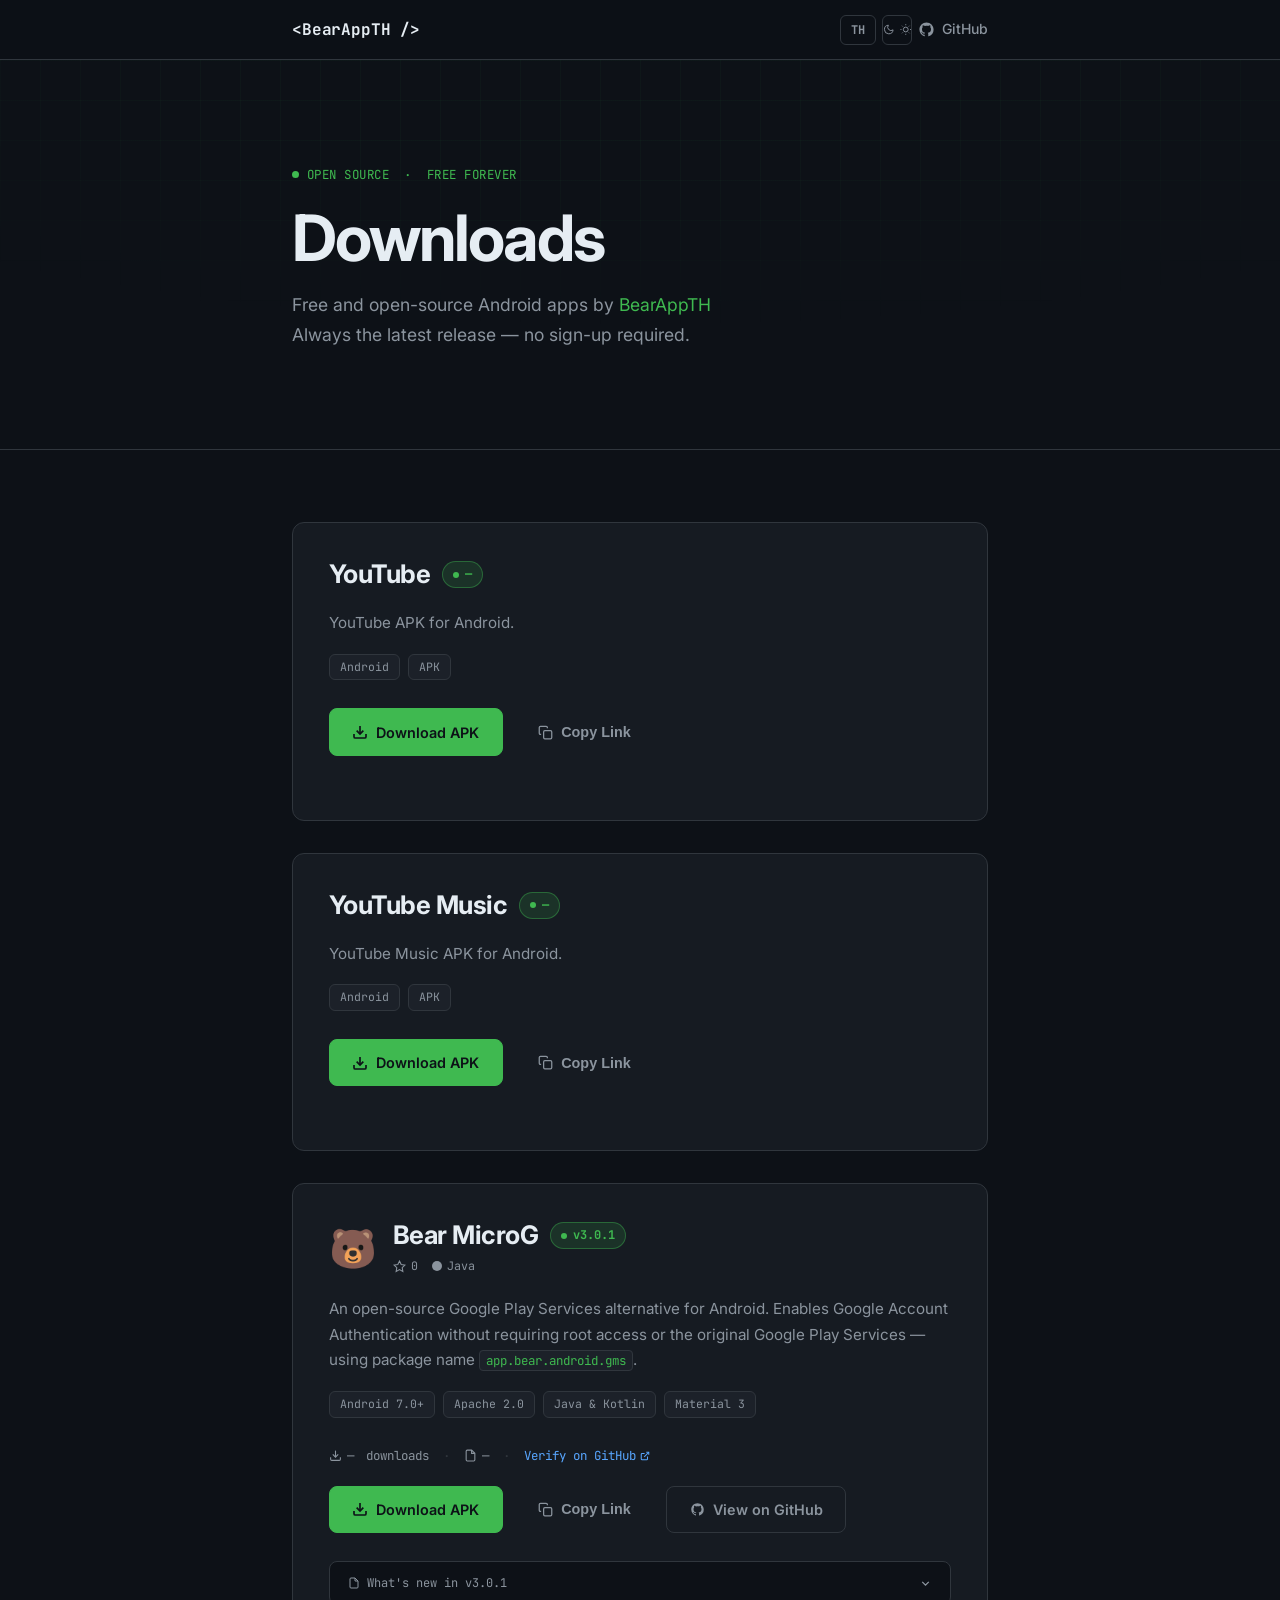
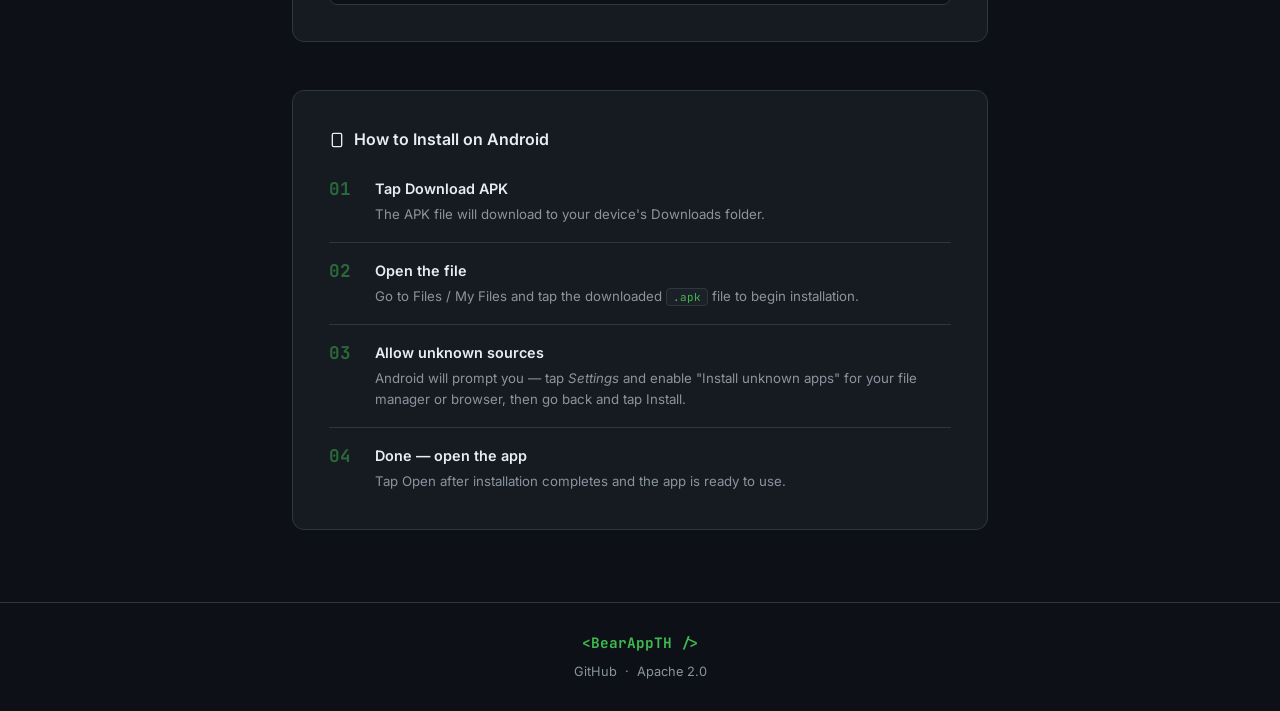
==== index.html @ 04bba3ea "fix: remove icons from YouTube and YouTube Music cards https://claude.ai/code/session_01WVd6uN9imMWk" ====
<!DOCTYPE html>
<html lang="en" data-theme="dark">
<head>
  <meta charset="UTF-8" />
  <meta name="viewport" content="width=device-width, initial-scale=1.0, viewport-fit=cover" />
  <title>BearAppTH · Downloads</title>
  <meta name="description" content="Free and open-source Android apps by BearAppTH. Download the latest releases." />
  <meta name="theme-color" content="#3fb950" />
  <meta name="apple-mobile-web-app-capable" content="yes" />
  <meta name="apple-mobile-web-app-status-bar-style" content="black-translucent" />

  <link rel="icon" type="image/svg+xml" href="favicon.svg" />
  <link rel="apple-touch-icon" href="favicon.svg" />
  <link rel="manifest" href="manifest.json" />

  <meta property="og:title"        content="BearAppTH · Downloads" />
  <meta property="og:description"  content="Free and open-source Android apps by BearAppTH. Always the latest release." />
  <meta property="og:type"         content="website" />
  <meta property="og:url"          content="https://bearappth.github.io" />
  <meta property="og:image"        content="https://bearappth.github.io/og-image.svg" />
  <meta property="og:image:width"  content="1200" />
  <meta property="og:image:height" content="630" />
  <meta name="twitter:card"        content="summary_large_image" />
  <meta name="twitter:title"       content="BearAppTH · Downloads" />
  <meta name="twitter:description" content="Free and open-source Android apps by BearAppTH." />
  <meta name="twitter:image"       content="https://bearappth.github.io/og-image.svg" />

  <script type="application/ld+json">
  {
    "@context": "https://schema.org",
    "@type": "WebPage",
    "name": "BearAppTH · Downloads",
    "description": "Free and open-source Android apps by BearAppTH",
    "url": "https://bearappth.github.io",
    "mainEntity": {
      "@type": "SoftwareApplication",
      "name": "Bear MicroG",
      "operatingSystem": "Android 7.0+",
      "applicationCategory": "https://schema.org/UtilitiesApplication",
      "offers": { "@type": "Offer", "price": "0", "priceCurrency": "USD" },
      "downloadUrl": "https://github.com/BearAppTH/MicroG-RE/releases/latest",
      "softwareVersion": "3.0.1",
      "license": "https://www.apache.org/licenses/LICENSE-2.0",
      "author": { "@type": "Person", "name": "BearAppTH", "url": "https://github.com/BearAppTH" }
    }
  }
  </script>

  <link rel="preconnect" href="https://fonts.googleapis.com" />
  <link rel="preconnect" href="https://fonts.gstatic.com" crossorigin />
  <link href="https://fonts.googleapis.com/css2?family=JetBrains+Mono:wght@400;700&family=Inter:wght@400;500;600;700&display=swap" rel="stylesheet" />
  <link rel="stylesheet" href="style.css" />
</head>
<body>

  <!-- ── HEADER ── -->
  <header class="site-header">
    <div class="container header-inner">
      <a href="/" class="logo">&lt;BearAppTH /&gt;</a>
      <div class="header-actions">
        <button id="langToggle" class="header-btn" aria-label="Switch language">TH</button>
        <button id="themeToggle" class="header-btn icon-btn" aria-label="Toggle theme">
          <svg class="icon-moon" width="15" height="15" viewBox="0 0 24 24" fill="none" stroke="currentColor" stroke-width="2" aria-hidden="true"><path d="M21 12.79A9 9 0 1111.21 3 7 7 0 0021 12.79z"/></svg>
          <svg class="icon-sun" width="15" height="15" viewBox="0 0 24 24" fill="none" stroke="currentColor" stroke-width="2" aria-hidden="true" hidden><circle cx="12" cy="12" r="5"/><line x1="12" y1="1" x2="12" y2="3"/><line x1="12" y1="21" x2="12" y2="23"/><line x1="4.22" y1="4.22" x2="5.64" y2="5.64"/><line x1="18.36" y1="18.36" x2="19.78" y2="19.78"/><line x1="1" y1="12" x2="3" y2="12"/><line x1="21" y1="12" x2="23" y2="12"/><line x1="4.22" y1="19.78" x2="5.64" y2="18.36"/><line x1="18.36" y1="5.64" x2="19.78" y2="4.22"/></svg>
        </button>
        <a href="https://github.com/BearAppTH" target="_blank" rel="noopener noreferrer" class="header-gh-link">
          <svg width="17" height="17" viewBox="0 0 24 24" fill="currentColor" aria-hidden="true"><path d="M12 2C6.477 2 2 6.484 2 12.017c0 4.425 2.865 8.18 6.839 9.504.5.092.682-.217.682-.483 0-.237-.008-.868-.013-1.703-2.782.605-3.369-1.343-3.369-1.343-.454-1.158-1.11-1.466-1.11-1.466-.908-.62.069-.608.069-.608 1.003.07 1.531 1.032 1.531 1.032.892 1.53 2.341 1.088 2.91.832.092-.647.35-1.088.636-1.338-2.22-.253-4.555-1.113-4.555-4.951 0-1.093.39-1.988 1.029-2.688-.103-.253-.446-1.272.098-2.65 0 0 .84-.27 2.75 1.026A9.564 9.564 0 0112 6.844c.85.004 1.705.115 2.504.337 1.909-1.296 2.747-1.027 2.747-1.027.546 1.379.202 2.398.1 2.651.64.7 1.028 1.595 1.028 2.688 0 3.848-2.339 4.695-4.566 4.943.359.309.678.92.678 1.855 0 1.338-.012 2.419-.012 2.749 0 .268.18.58.688.482A10.019 10.019 0 0022 12.017C22 6.484 17.522 2 12 2z"/></svg>
          GitHub
        </a>
      </div>
    </div>
  </header>

  <!-- ── HERO ── -->
  <section class="hero">
    <div class="hero-bg"><div class="hero-grid"></div></div>
    <div class="container">
      <div class="hero-eyebrow">
        <span class="eyebrow-dot"></span>
        <span data-i18n="hero.eyebrow">Open Source &nbsp;·&nbsp; Free Forever</span>
      </div>
      <h1 class="hero-title" data-i18n="hero.title">Downloads</h1>
      <p class="hero-sub" data-i18n="hero.sub" data-i18n-html>
        Free and open-source Android apps by <span class="accent">BearAppTH</span><br />
        Always the latest release — no sign-up required.
      </p>
    </div>
  </section>

  <!-- ── PROJECTS ── -->
  <main class="projects-section">
    <div class="container">

      <!-- YouTube -->
      <article class="project-card" id="youtube">
        <div class="project-card-top">
          <div class="project-title-col">
            <div class="project-title-row">
              <h2 class="project-name">YouTube</h2>
              <span class="version-badge">
                <span class="version-dot" aria-hidden="true"></span>
                <span class="js-version">—</span>
              </span>
            </div>
          </div>
        </div>

        <p class="project-desc" data-i18n="youtube.desc">
          YouTube APK for Android.
        </p>

        <div class="project-tags">
          <span class="tag">Android</span>
          <span class="tag">APK</span>
        </div>

        <div class="project-actions">
          <a href="#"
             class="btn btn-download js-download-btn"
             aria-label="Download YouTube APK">
            <svg width="16" height="16" viewBox="0 0 24 24" fill="none" stroke="currentColor" stroke-width="2.5" aria-hidden="true">
              <path d="M21 15v4a2 2 0 01-2 2H5a2 2 0 01-2-2v-4"/>
              <polyline points="7 10 12 15 17 10"/>
              <line x1="12" y1="15" x2="12" y2="3"/>
            </svg>
            <span data-i18n="btn.download">Download APK</span>
          </a>
          <button class="btn btn-ghost js-copy-btn" aria-label="Copy download link">
            <svg width="15" height="15" viewBox="0 0 24 24" fill="none" stroke="currentColor" stroke-width="2" aria-hidden="true"><rect x="9" y="9" width="13" height="13" rx="2" ry="2"/><path d="M5 15H4a2 2 0 01-2-2V4a2 2 0 012-2h9a2 2 0 012 2v1"/></svg>
            <span data-i18n="btn.copy">Copy Link</span>
          </button>
        </div>
      </article>

      <!-- YouTube Music -->
      <article class="project-card" id="youtube-music">
        <div class="project-card-top">
          <div class="project-title-col">
            <div class="project-title-row">
              <h2 class="project-name">YouTube Music</h2>
              <span class="version-badge">
                <span class="version-dot" aria-hidden="true"></span>
                <span class="js-version">—</span>
              </span>
            </div>
          </div>
        </div>

        <p class="project-desc" data-i18n="ytmusic.desc">
          YouTube Music APK for Android.
        </p>

        <div class="project-tags">
          <span class="tag">Android</span>
          <span class="tag">APK</span>
        </div>

        <div class="project-actions">
          <a href="#"
             class="btn btn-download js-download-btn"
             aria-label="Download YouTube Music APK">
            <svg width="16" height="16" viewBox="0 0 24 24" fill="none" stroke="currentColor" stroke-width="2.5" aria-hidden="true">
              <path d="M21 15v4a2 2 0 01-2 2H5a2 2 0 01-2-2v-4"/>
              <polyline points="7 10 12 15 17 10"/>
              <line x1="12" y1="15" x2="12" y2="3"/>
            </svg>
            <span data-i18n="btn.download">Download APK</span>
          </a>
          <button class="btn btn-ghost js-copy-btn" aria-label="Copy download link">
            <svg width="15" height="15" viewBox="0 0 24 24" fill="none" stroke="currentColor" stroke-width="2" aria-hidden="true"><rect x="9" y="9" width="13" height="13" rx="2" ry="2"/><path d="M5 15H4a2 2 0 01-2-2V4a2 2 0 012-2h9a2 2 0 012 2v1"/></svg>
            <span data-i18n="btn.copy">Copy Link</span>
          </button>
        </div>
      </article>

      <!-- Bear MicroG -->
      <article class="project-card" id="microg-re"
               data-owner="BearAppTH" data-repo="MicroG-RE">

        <div class="project-card-top">
          <div class="project-icon-wrap" aria-hidden="true">🐻</div>
          <div class="project-title-col">
            <div class="project-title-row">
              <h2 class="project-name">Bear MicroG</h2>
              <span class="version-badge">
                <span class="version-dot" aria-hidden="true"></span>
                <span class="js-version">v3.0.1</span>
              </span>
            </div>
            <div class="repo-stats" id="microg-repo-stats">
              <span class="repo-stat js-stars-stat" hidden>
                <svg width="13" height="13" viewBox="0 0 24 24" fill="none" stroke="currentColor" stroke-width="2" aria-hidden="true"><polygon points="12 2 15.09 8.26 22 9.27 17 14.14 18.18 21.02 12 17.77 5.82 21.02 7 14.14 2 9.27 8.91 8.26 12 2"/></svg>
                <span class="js-star-count">0</span>
              </span>
              <span class="repo-stat js-lang-stat" hidden>
                <span class="lang-dot js-lang-dot"></span>
                <span class="js-lang-text">Java</span>
              </span>
            </div>
          </div>
        </div>

        <p class="project-desc" data-i18n="microg.desc" data-i18n-html>
          An open-source Google Play Services alternative for Android.
          Enables Google Account Authentication without requiring root access
          or the original Google Play Services — using package name
          <code>app.bear.android.gms</code>.
        </p>

        <div class="project-tags">
          <span class="tag">Android 7.0+</span>
          <span class="tag">Apache 2.0</span>
          <span class="tag">Java &amp; Kotlin</span>
          <span class="tag">Material 3</span>
        </div>

        <!-- Download stats row -->
        <div class="dl-stats">
          <span class="dl-stat">
            <svg width="13" height="13" viewBox="0 0 24 24" fill="none" stroke="currentColor" stroke-width="2" aria-hidden="true"><path d="M21 15v4a2 2 0 01-2 2H5a2 2 0 01-2-2v-4"/><polyline points="7 10 12 15 17 10"/><line x1="12" y1="15" x2="12" y2="3"/></svg>
            <span class="js-dl-count">—</span>&thinsp;<span data-i18n="stat.downloads">downloads</span>
          </span>
          <span class="dl-stat-sep" aria-hidden="true">·</span>
          <span class="dl-stat">
            <svg width="13" height="13" viewBox="0 0 24 24" fill="none" stroke="currentColor" stroke-width="2" aria-hidden="true"><path d="M14 2H6a2 2 0 00-2 2v16a2 2 0 002 2h12a2 2 0 002-2V8z"/><polyline points="14 2 14 8 20 8"/></svg>
            <span class="js-file-size">—</span>
          </span>
          <span class="dl-stat-sep" aria-hidden="true">·</span>
          <a href="https://github.com/BearAppTH/MicroG-RE/releases/latest"
             class="dl-stat-verify js-verify-link"
             target="_blank" rel="noopener noreferrer">
            <span data-i18n="stat.verify">Verify on GitHub</span>
            <svg width="10" height="10" viewBox="0 0 24 24" fill="none" stroke="currentColor" stroke-width="2.5" aria-hidden="true"><path d="M18 13v6a2 2 0 01-2 2H5a2 2 0 01-2-2V8a2 2 0 012-2h6"/><polyline points="15 3 21 3 21 9"/><line x1="10" y1="14" x2="21" y2="3"/></svg>
          </a>
        </div>

        <!-- Action buttons -->
        <div class="project-actions">
          <a href="https://github.com/BearAppTH/MicroG-RE/releases/download/v3.0.1/bear-microg-v3.0.1.apk"
             class="btn btn-download js-download-btn"
             aria-label="Download Bear MicroG APK">
            <svg width="16" height="16" viewBox="0 0 24 24" fill="none" stroke="currentColor" stroke-width="2.5" aria-hidden="true">
              <path d="M21 15v4a2 2 0 01-2 2H5a2 2 0 01-2-2v-4"/>
              <polyline points="7 10 12 15 17 10"/>
              <line x1="12" y1="15" x2="12" y2="3"/>
            </svg>
            <span data-i18n="btn.download">Download APK</span>
          </a>
          <button class="btn btn-ghost js-copy-btn" aria-label="Copy download link">
            <svg width="15" height="15" viewBox="0 0 24 24" fill="none" stroke="currentColor" stroke-width="2" aria-hidden="true"><rect x="9" y="9" width="13" height="13" rx="2" ry="2"/><path d="M5 15H4a2 2 0 01-2-2V4a2 2 0 012-2h9a2 2 0 012 2v1"/></svg>
            <span data-i18n="btn.copy">Copy Link</span>
          </button>
          <a href="https://github.com/BearAppTH/MicroG-RE"
             class="btn btn-outline"
             target="_blank" rel="noopener noreferrer">
            <svg width="15" height="15" viewBox="0 0 24 24" fill="currentColor" aria-hidden="true"><path d="M12 2C6.477 2 2 6.484 2 12.017c0 4.425 2.865 8.18 6.839 9.504.5.092.682-.217.682-.483 0-.237-.008-.868-.013-1.703-2.782.605-3.369-1.343-3.369-1.343-.454-1.158-1.11-1.466-1.11-1.466-.908-.62.069-.608.069-.608 1.003.07 1.531 1.032 1.531 1.032.892 1.53 2.341 1.088 2.91.832.092-.647.35-1.088.636-1.338-2.22-.253-4.555-1.113-4.555-4.951 0-1.093.39-1.988 1.029-2.688-.103-.253-.446-1.272.098-2.65 0 0 .84-.27 2.75 1.026A9.564 9.564 0 0112 6.844c.85.004 1.705.115 2.504.337 1.909-1.296 2.747-1.027 2.747-1.027.546 1.379.202 2.398.1 2.651.64.7 1.028 1.595 1.028 2.688 0 3.848-2.339 4.695-4.566 4.943.359.309.678.92.678 1.855 0 1.338-.012 2.419-.012 2.749 0 .268.18.58.688.482A10.019 10.019 0 0022 12.017C22 6.484 17.522 2 12 2z"/></svg>
            <span data-i18n="btn.github">View on GitHub</span>
          </a>
        </div>

        <!-- Release notes (collapsed by default) -->
        <div class="release-notes">
          <button class="release-notes-toggle" aria-expanded="false" aria-controls="microg-release-body">
            <svg width="12" height="12" viewBox="0 0 24 24" fill="none" stroke="currentColor" stroke-width="2" aria-hidden="true"><path d="M14 2H6a2 2 0 00-2 2v16a2 2 0 002 2h12a2 2 0 002-2V8z"/><polyline points="14 2 14 8 20 8"/></svg>
            <span data-i18n="notes.header">What's new in</span>
            <span class="js-version">v3.0.1</span>
            <svg class="release-notes-chevron" width="13" height="13" viewBox="0 0 24 24" fill="none" stroke="currentColor" stroke-width="2.5" aria-hidden="true"><polyline points="6 9 12 15 18 9"/></svg>
          </button>
          <div id="microg-release-body" hidden>
            <p class="release-notes-body js-release-notes">
              Fixed settings tab crash caused by platform/non-platform transition mismatch.
              Updated app icon to Bear MicroG logo. Filled icon backgrounds to eliminate white corners.
            </p>
            <a href="https://github.com/BearAppTH/MicroG-RE/releases/latest"
               class="release-full-link js-release-link"
               target="_blank" rel="noopener noreferrer">
              <span data-i18n="notes.link">Full release notes</span>
              <svg width="11" height="11" viewBox="0 0 24 24" fill="none" stroke="currentColor" stroke-width="2.5" aria-hidden="true"><path d="M18 13v6a2 2 0 01-2 2H5a2 2 0 01-2-2V8a2 2 0 012-2h6"/><polyline points="15 3 21 3 21 9"/><line x1="10" y1="14" x2="21" y2="3"/></svg>
            </a>
          </div>
        </div>

        <!-- Release History (collapsed by default) -->
        <div class="history-section" id="history-section-microg">
          <div class="history-section-header">
            <button class="history-toggle" aria-expanded="false" aria-controls="microg-history-wrap">
              <svg width="14" height="14" viewBox="0 0 24 24" fill="none" stroke="currentColor" stroke-width="2" aria-hidden="true"><polyline points="12 8 12 12 14 14"/><circle cx="12" cy="12" r="10"/></svg>
              <span data-i18n="history.title">Release History</span>
              <svg class="history-toggle-chevron" width="14" height="14" viewBox="0 0 24 24" fill="none" stroke="currentColor" stroke-width="2.5" aria-hidden="true"><polyline points="6 9 12 15 18 9"/></svg>
            </button>
            <a href="https://github.com/BearAppTH/MicroG-RE/releases"
               class="history-all-link"
               target="_blank" rel="noopener noreferrer">
              <span data-i18n="history.all">All releases →</span>
            </a>
          </div>
          <div id="microg-history-wrap" hidden>
            <div class="history-list" id="microg-history" aria-live="polite">
              <div class="history-loading">
                <div class="history-skeleton"></div>
                <div class="history-skeleton"></div>
                <div class="history-skeleton"></div>
              </div>
            </div>
          </div>
        </div>

      </article>

      <!-- ── INSTALL GUIDE ── -->
      <section class="install-guide">
        <h2 class="install-guide-title">
          <svg width="16" height="16" viewBox="0 0 24 24" fill="none" stroke="currentColor" stroke-width="2" aria-hidden="true"><rect x="5" y="2" width="14" height="20" rx="2" ry="2"/><line x1="12" y1="18" x2="12.01" y2="18"/></svg>
          <span data-i18n="install.title">How to Install on Android</span>
        </h2>
        <ol class="install-steps" role="list">
          <li class="install-step">
            <div class="install-step-num" aria-hidden="true">01</div>
            <div class="install-step-body">
              <strong data-i18n="install.s1.title">Tap Download APK</strong>
              <p data-i18n="install.s1.desc">The APK file will download to your device's Downloads folder.</p>
            </div>
          </li>
          <li class="install-step">
            <div class="install-step-num" aria-hidden="true">02</div>
            <div class="install-step-body">
              <strong data-i18n="install.s2.title">Open the file</strong>
              <p data-i18n="install.s2.desc" data-i18n-html>Go to Files / My Files and tap the downloaded <code>.apk</code> file to begin installation.</p>
            </div>
          </li>
          <li class="install-step">
            <div class="install-step-num" aria-hidden="true">03</div>
            <div class="install-step-body">
              <strong data-i18n="install.s3.title">Allow unknown sources</strong>
              <p data-i18n="install.s3.desc" data-i18n-html>Android will prompt you — tap <em>Settings</em> and enable "Install unknown apps" for your file manager or browser, then go back and tap Install.</p>
            </div>
          </li>
          <li class="install-step">
            <div class="install-step-num" aria-hidden="true">04</div>
            <div class="install-step-body">
              <strong data-i18n="install.s4.title">Done — open the app</strong>
              <p data-i18n="install.s4.desc">Tap Open after installation completes and the app is ready to use.</p>
            </div>
          </li>
        </ol>
      </section>

    </div>
  </main>

  <!-- ── FOOTER ── -->
  <footer class="site-footer">
    <div class="container footer-inner">
      <p class="footer-brand"><span class="accent">&lt;BearAppTH /&gt;</span></p>
      <p class="footer-links">
        <a href="https://github.com/BearAppTH" target="_blank" rel="noopener noreferrer">GitHub</a>
        &nbsp;·&nbsp;
        <a href="https://github.com/BearAppTH/MicroG-RE/blob/main/LICENSE" target="_blank" rel="noopener noreferrer">Apache 2.0</a>
      </p>
    </div>
  </footer>

  <script src="app.js"></script>
</body>
</html>
---- style.css ----
/* ── Reset ── */
*, *::before, *::after { box-sizing: border-box; margin: 0; padding: 0; }

/* ── Variables ── */
:root {
  --bg:          #0d1117;
  --bg-card:     #161b22;
  --bg-elevated: #1c2129;
  --border:      #30363d;
  --text:        #e6edf3;
  --muted:       #8b949e;
  --accent:      #3fb950;
  --accent-dim:  rgba(63, 185, 80, .15);
  --accent-border: rgba(63, 185, 80, .4);
  --blue:        #58a6ff;
  --radius:      12px;
  --r-sm:        8px;
  --mono:        'JetBrains Mono', 'Fira Code', ui-monospace, monospace;
  --sans:        Inter, system-ui, -apple-system, sans-serif;
  --nav-h:       60px;
  --ease:        cubic-bezier(.4, 0, .2, 1);
  --dur:         180ms;
}

/* ── Light mode ── */
[data-theme="light"] {
  --bg:          #ffffff;
  --bg-card:     #f6f8fa;
  --bg-elevated: #eaeef2;
  --border:      #d0d7de;
  --text:        #1f2328;
  --muted:       #57606a;
  --accent:      #1a7f37;
  --accent-dim:  rgba(26, 127, 55, .1);
  --accent-border: rgba(26, 127, 55, .35);
  --blue:        #0969da;
}
[data-theme="light"] .site-header {
  background: rgba(255, 255, 255, .9);
}
[data-theme="light"] .hero-grid {
  background-image:
    linear-gradient(rgba(26,127,55,.05) 1px, transparent 1px),
    linear-gradient(90deg, rgba(26,127,55,.05) 1px, transparent 1px);
}

/* ── Base ── */
html { scroll-behavior: smooth; }
body {
  background: var(--bg);
  color: var(--text);
  font-family: var(--sans);
  font-size: 1rem;
  line-height: 1.6;
  -webkit-font-smoothing: antialiased;
  min-height: 100vh;
}

a { color: var(--blue); text-decoration: none; }
@media (hover: hover) { a:hover { text-decoration: underline; } }
code {
  font-family: var(--mono);
  font-size: .82em;
  background: var(--bg-elevated);
  border: 1px solid var(--border);
  border-radius: 4px;
  padding: 1px 6px;
  color: var(--accent);
}

/* ── Container ── */
.container {
  width: min(100%, 760px);
  margin-inline: auto;
  padding-inline: clamp(16px, 5vw, 32px);
}

/* ── Animations ── */
@keyframes fadeUp {
  from { opacity: 0; transform: translateY(14px); }
  to   { opacity: 1; transform: translateY(0); }
}
@keyframes pulse {
  0%, 100% { opacity: 1; }
  50%       { opacity: .4; }
}
@keyframes spin {
  to { transform: rotate(360deg); }
}

/* ── Header ── */
.site-header {
  position: sticky;
  top: 0;
  z-index: 100;
  height: var(--nav-h);
  background: rgba(13, 17, 23, .85);
  backdrop-filter: blur(12px);
  -webkit-backdrop-filter: blur(12px);
  border-bottom: 1px solid var(--border);
}
.header-inner {
  height: 100%;
  display: flex;
  align-items: center;
  justify-content: space-between;
}
.logo {
  font-family: var(--mono);
  font-weight: 700;
  font-size: clamp(.85rem, 2.5vw, 1rem);
  color: var(--text);
  letter-spacing: -.01em;
  text-decoration: none;
}
@media (hover: hover) { .logo:hover { color: var(--accent); text-decoration: none; } }

.header-actions {
  display: flex;
  align-items: center;
  gap: 6px;
}

.header-btn {
  display: inline-flex;
  align-items: center;
  justify-content: center;
  gap: 5px;
  padding: 4px 10px;
  min-height: 30px;
  background: none;
  border: 1px solid var(--border);
  border-radius: 6px;
  color: var(--muted);
  font-family: var(--mono);
  font-size: .75rem;
  font-weight: 700;
  cursor: pointer;
  transition: color var(--dur) var(--ease), border-color var(--dur) var(--ease);
  -webkit-tap-highlight-color: transparent;
}
@media (hover: hover) {
  .header-btn:hover { color: var(--text); border-color: var(--muted); }
}
.icon-btn { width: 30px; padding: 0; }

.header-gh-link {
  display: inline-flex;
  align-items: center;
  gap: 7px;
  color: var(--muted);
  font-size: .875rem;
  font-weight: 500;
  transition: color var(--dur) var(--ease);
  text-decoration: none;
}
@media (hover: hover) { .header-gh-link:hover { color: var(--text); text-decoration: none; } }

/* ── Hero ── */
.hero {
  position: relative;
  overflow: hidden;
  padding-block: clamp(64px, 12vw, 100px);
  border-bottom: 1px solid var(--border);
}
.hero-bg {
  position: absolute;
  inset: 0;
  pointer-events: none;
}
.hero-grid {
  position: absolute;
  inset: 0;
  background-image:
    linear-gradient(rgba(63,185,80,.04) 1px, transparent 1px),
    linear-gradient(90deg, rgba(63,185,80,.04) 1px, transparent 1px);
  background-size: 40px 40px;
  mask-image: radial-gradient(ellipse 80% 70% at 50% 0%, black 40%, transparent 100%);
}
.hero .container {
  position: relative;
  z-index: 1;
}
.hero-eyebrow {
  display: inline-flex;
  align-items: center;
  gap: 8px;
  font-family: var(--mono);
  font-size: .78rem;
  color: var(--accent);
  letter-spacing: .04em;
  text-transform: uppercase;
  margin-bottom: 20px;
  animation: fadeUp .4s var(--ease) both;
}
.eyebrow-dot {
  width: 7px;
  height: 7px;
  border-radius: 50%;
  background: var(--accent);
  animation: pulse 2s infinite;
  flex-shrink: 0;
}
.hero-title {
  font-size: clamp(2.4rem, 8vw, 4rem);
  font-weight: 700;
  letter-spacing: -.03em;
  line-height: 1.05;
  margin-bottom: 18px;
  animation: fadeUp .4s .08s var(--ease) both;
}
.accent { color: var(--accent); }
.hero-sub {
  font-size: clamp(.95rem, 2.5vw, 1.1rem);
  color: var(--muted);
  line-height: 1.7;
  max-width: 480px;
  animation: fadeUp .4s .16s var(--ease) both;
}

/* ── Projects section ── */
.projects-section {
  padding-block: clamp(40px, 8vw, 72px);
}

/* ── Project card ── */
.project-card + .project-card {
  margin-top: clamp(20px, 4vw, 32px);
}
.project-card {
  background: var(--bg-card);
  border: 1.5px solid var(--border);
  border-radius: var(--radius);
  padding: clamp(22px, 4vw, 36px);
  animation: fadeUp .45s .1s var(--ease) both;
  transition: border-color var(--dur) var(--ease);
}
@media (hover: hover) {
  .project-card:hover { border-color: var(--accent-border); }
}

.project-card-top {
  display: flex;
  align-items: center;
  gap: 16px;
  margin-bottom: 20px;
}
.project-icon-wrap {
  font-size: 2.4rem;
  line-height: 1;
  flex-shrink: 0;
}
.project-title-col {
  flex: 1;
  min-width: 0;
}

.project-title-row {
  display: flex;
  align-items: center;
  gap: 12px;
  flex-wrap: wrap;
}

/* ── Repo stats (stars + language) ── */
.repo-stats {
  display: flex;
  align-items: center;
  gap: 14px;
  margin-top: 6px;
  flex-wrap: wrap;
}
.repo-stat {
  display: inline-flex;
  align-items: center;
  gap: 5px;
  font-family: var(--mono);
  font-size: .73rem;
  color: var(--muted);
}
.lang-dot {
  width: 10px;
  height: 10px;
  border-radius: 50%;
  background: var(--muted);
  flex-shrink: 0;
}
.project-name {
  font-size: clamp(1.25rem, 4vw, 1.6rem);
  font-weight: 700;
  letter-spacing: -.02em;
  line-height: 1.2;
}

/* ── Version badge ── */
.version-badge {
  display: inline-flex;
  align-items: center;
  gap: 6px;
  padding: 3px 10px;
  background: var(--accent-dim);
  border: 1px solid var(--accent-border);
  border-radius: 99px;
  font-family: var(--mono);
  font-size: .75rem;
  font-weight: 700;
  color: var(--accent);
}
.version-dot {
  width: 6px;
  height: 6px;
  border-radius: 50%;
  background: var(--accent);
  animation: pulse 2.5s infinite;
}

/* ── Description ── */
.project-desc {
  color: var(--muted);
  font-size: .95rem;
  line-height: 1.7;
  margin-bottom: 18px;
}

/* ── Tags ── */
.project-tags {
  display: flex;
  flex-wrap: wrap;
  gap: 8px;
  margin-bottom: 28px;
}
.tag {
  display: inline-block;
  padding: 3px 10px;
  background: var(--bg-elevated);
  border: 1px solid var(--border);
  border-radius: 6px;
  font-family: var(--mono);
  font-size: .72rem;
  color: var(--muted);
}

/* ── Buttons ── */
.btn {
  display: inline-flex;
  align-items: center;
  gap: 8px;
  padding: .7rem 1.4rem;
  border-radius: var(--r-sm);
  font-size: .9rem;
  font-weight: 600;
  text-decoration: none;
  border: 1.5px solid transparent;
  cursor: pointer;
  min-height: 44px;
  transition: all var(--dur) var(--ease);
  white-space: nowrap;
  -webkit-tap-highlight-color: transparent;
}
.btn-download {
  background: var(--accent);
  color: #0d1117;
  border-color: var(--accent);
}
@media (hover: hover) {
  .btn-download:hover {
    background: #46c95a;
    border-color: #46c95a;
    text-decoration: none;
    transform: translateY(-1px);
    box-shadow: 0 4px 16px rgba(63, 185, 80, .35);
  }
}
.btn-download:active { transform: translateY(0); }

.btn-outline {
  background: transparent;
  color: var(--muted);
  border-color: var(--border);
}
@media (hover: hover) {
  .btn-outline:hover {
    color: var(--text);
    border-color: var(--muted);
    text-decoration: none;
  }
}

.btn-ghost {
  background: transparent;
  color: var(--muted);
  border-color: transparent;
}
@media (hover: hover) {
  .btn-ghost:hover {
    color: var(--text);
    background: var(--bg-elevated);
    border-color: var(--border);
    text-decoration: none;
  }
}
.btn-ghost:disabled { opacity: .6; cursor: default; }

.project-actions {
  display: flex;
  gap: 12px;
  flex-wrap: wrap;
  margin-bottom: 28px;
}

/* ── File size chip ── */
.file-size {
  font-family: var(--mono);
  font-size: .72rem;
  font-weight: 400;
  opacity: .75;
}
.file-size:empty { display: none; }

/* ── Release notes ── */
.release-notes {
  background: var(--bg);
  border: 1px solid var(--border);
  border-radius: var(--r-sm);
  overflow: hidden;
}
.release-notes-toggle {
  display: flex;
  align-items: center;
  gap: 7px;
  width: 100%;
  background: none;
  border: none;
  font-family: var(--mono);
  font-size: .75rem;
  color: var(--muted);
  cursor: pointer;
  padding: 13px 18px;
  text-align: left;
  -webkit-tap-highlight-color: transparent;
  transition: color var(--dur) var(--ease);
}
@media (hover: hover) {
  .release-notes-toggle:hover { color: var(--text); }
}
.release-notes-chevron {
  margin-left: auto;
  flex-shrink: 0;
  transition: transform var(--dur) var(--ease);
}
.release-notes-toggle[aria-expanded="true"] .release-notes-chevron {
  transform: rotate(180deg);
}
#microg-release-body {
  padding: 0 18px 14px;
  border-top: 1px solid var(--border);
}
.release-notes-body {
  font-size: .85rem;
  color: var(--muted);
  line-height: 1.7;
  margin: 12px 0;
  white-space: pre-wrap;
}
.release-full-link {
  display: inline-flex;
  align-items: center;
  gap: 5px;
  font-family: var(--mono);
  font-size: .72rem;
  color: var(--blue);
}
@media (hover: hover) {
  .release-full-link:hover { text-decoration: underline; }
}

/* ── Footer ── */
.site-footer {
  border-top: 1px solid var(--border);
  padding-block: 28px;
}
.footer-inner {
  display: flex;
  flex-direction: column;
  align-items: center;
  gap: 8px;
  text-align: center;
}
.footer-brand {
  font-family: var(--mono);
  font-size: .9rem;
  font-weight: 700;
}
.footer-links {
  font-size: .8rem;
  color: var(--muted);
}
.footer-links a { color: var(--muted); }
@media (hover: hover) {
  .footer-links a:hover { color: var(--text); text-decoration: none; }
}

/* ── Download stats row ── */
.dl-stats {
  display: flex;
  align-items: center;
  flex-wrap: wrap;
  gap: 6px 14px;
  margin-bottom: 20px;
  font-size: .78rem;
  color: var(--muted);
  font-family: var(--mono);
}
.dl-stat {
  display: inline-flex;
  align-items: center;
  gap: 5px;
}
.dl-stat-sep { color: var(--border); }
.dl-stat-verify {
  display: inline-flex;
  align-items: center;
  gap: 4px;
  color: var(--blue);
  text-decoration: none;
}
@media (hover: hover) { .dl-stat-verify:hover { text-decoration: underline; } }

/* ── Installation guide ── */
.install-guide {
  margin-top: clamp(28px, 5vw, 48px);
  padding: clamp(22px, 4vw, 36px);
  background: var(--bg-card);
  border: 1.5px solid var(--border);
  border-radius: var(--radius);
}
.install-guide-title {
  display: flex;
  align-items: center;
  gap: 9px;
  font-size: 1rem;
  font-weight: 600;
  margin-bottom: 24px;
  color: var(--text);
}
.install-steps {
  list-style: none;
  display: flex;
  flex-direction: column;
  gap: 0;
}
.install-step {
  display: flex;
  gap: 18px;
  padding: 16px 0;
  border-bottom: 1px solid var(--border);
}
.install-step:last-child { border-bottom: none; padding-bottom: 0; }
.install-step:first-child { padding-top: 0; }
.install-step-num {
  font-family: var(--mono);
  font-size: 1.1rem;
  font-weight: 700;
  color: var(--accent);
  opacity: .5;
  line-height: 1.4;
  flex-shrink: 0;
  width: 28px;
}
.install-step-body strong {
  display: block;
  font-size: .9rem;
  font-weight: 600;
  color: var(--text);
  margin-bottom: 4px;
}
.install-step-body p {
  font-size: .83rem;
  color: var(--muted);
  line-height: 1.65;
}

/* ── Release history (inside project card) ── */
.history-section {
  margin-top: 20px;
  border-top: 1px solid var(--border);
}
.history-section-header {
  display: flex;
  align-items: center;
  justify-content: space-between;
  gap: 8px;
}
.history-toggle {
  display: inline-flex;
  align-items: center;
  gap: 7px;
  background: none;
  border: none;
  color: var(--text);
  font-family: var(--sans);
  font-size: .9rem;
  font-weight: 600;
  cursor: pointer;
  padding: 14px 0;
  flex: 1;
  min-width: 0;
  text-align: left;
  -webkit-tap-highlight-color: transparent;
  transition: color var(--dur) var(--ease);
}
@media (hover: hover) {
  .history-toggle:hover { color: var(--accent); }
}
.history-toggle-chevron {
  color: var(--muted);
  flex-shrink: 0;
  transition: transform var(--dur) var(--ease);
}
.history-toggle[aria-expanded="true"] .history-toggle-chevron {
  transform: rotate(180deg);
}
.history-all-link {
  font-size: .78rem;
  font-family: var(--mono);
  color: var(--blue);
  white-space: nowrap;
  flex-shrink: 0;
}
@media (hover: hover) { .history-all-link:hover { text-decoration: underline; } }
#microg-history-wrap { padding-bottom: 4px; }

.history-list {
  background: var(--bg-card);
  border: 1.5px solid var(--border);
  border-radius: var(--radius);
  overflow: hidden;
}
.history-entry { border-bottom: 1px solid var(--border); }
.history-entry:last-child { border-bottom: none; }

.history-item {
  display: flex;
  align-items: center;
  gap: 14px;
  padding: 13px 18px;
  cursor: pointer;
  user-select: none;
  -webkit-tap-highlight-color: transparent;
}
@media (hover: hover) {
  .history-item:hover { background: var(--bg-elevated); }
}

.history-chevron {
  margin-left: auto;
  flex-shrink: 0;
  color: var(--muted);
  transition: transform var(--dur) var(--ease);
}
.history-item[aria-expanded="true"] .history-chevron {
  transform: rotate(180deg);
}
.history-notes {
  padding: 4px 18px 14px;
  background: var(--bg);
}
.history-notes-text {
  font-size: .82rem;
  color: var(--muted);
  line-height: 1.7;
  white-space: pre-wrap;
  margin-bottom: 10px;
}
.history-gh-link {
  font-size: .73rem;
  font-family: var(--mono);
  color: var(--blue);
}
@media (hover: hover) { .history-gh-link:hover { text-decoration: underline; } }
.history-tag {
  display: flex;
  align-items: center;
  gap: 7px;
  flex-shrink: 0;
}
.history-latest-chip {
  font-family: var(--mono);
  font-size: .65rem;
  font-weight: 700;
  text-transform: uppercase;
  letter-spacing: .04em;
  padding: 2px 7px;
  background: var(--accent-dim);
  border: 1px solid var(--accent-border);
  border-radius: 99px;
  color: var(--accent);
}
.history-version {
  font-family: var(--mono);
  font-size: .82rem;
  font-weight: 700;
  color: var(--text);
  min-width: 52px;
}
.history-meta {
  flex: 1;
  min-width: 0;
  display: flex;
  flex-direction: column;
  gap: 2px;
}
.history-title {
  font-size: .85rem;
  color: var(--text);
  white-space: nowrap;
  overflow: hidden;
  text-overflow: ellipsis;
}
.history-date {
  font-family: var(--mono);
  font-size: .72rem;
  color: var(--muted);
}
.history-link {
  display: inline-flex;
  align-items: center;
  gap: 4px;
  font-family: var(--mono);
  font-size: .72rem;
  color: var(--blue);
  flex-shrink: 0;
  text-decoration: none;
}
@media (hover: hover) { .history-link:hover { text-decoration: underline; } }

/* Loading skeletons */
.history-loading { padding: 8px 0; }
.history-skeleton {
  height: 48px;
  background: linear-gradient(90deg, var(--bg-elevated) 25%, var(--border) 50%, var(--bg-elevated) 75%);
  background-size: 200% 100%;
  animation: shimmer 1.4s infinite;
  border-bottom: 1px solid var(--border);
}
.history-skeleton:last-child { border-bottom: none; }
@keyframes shimmer {
  0%   { background-position: 200% 0; }
  100% { background-position: -200% 0; }
}

@media (max-width: 480px) {
  .history-item { flex-wrap: wrap; gap: 8px; }
  .history-meta { order: 3; flex-basis: 100%; }
}
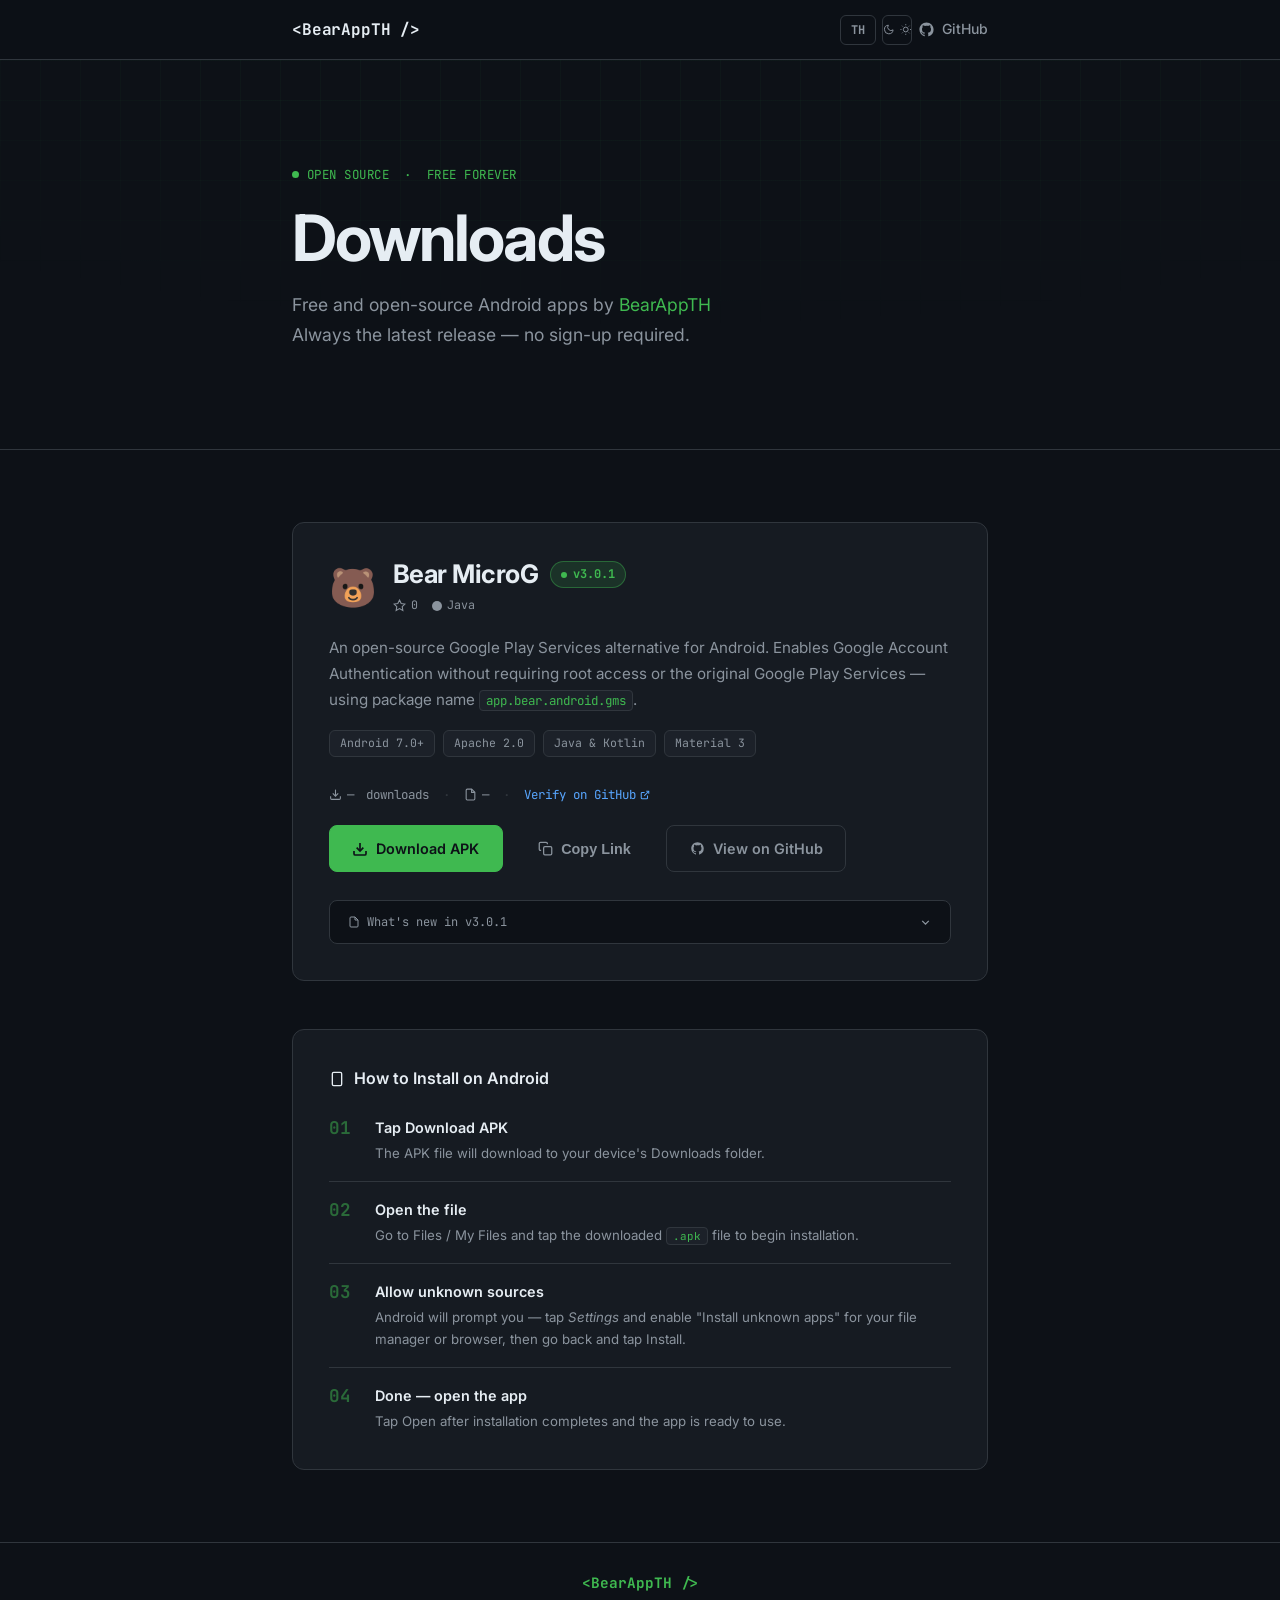
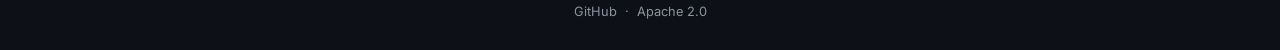
==== commit fb9b6042: "feat: remove YouTube and YouTube Music cards https://claude.ai/code/session_01WVd6uN9imMWkHc1SikKLqZ" ====
--- a/index.html
+++ b/index.html
@@ -90,88 +90,6 @@
   <!-- ── PROJECTS ── -->
   <main class="projects-section">
     <div class="container">
-
-      <!-- YouTube -->
-      <article class="project-card" id="youtube">
-        <div class="project-card-top">
-          <div class="project-title-col">
-            <div class="project-title-row">
-              <h2 class="project-name">YouTube</h2>
-              <span class="version-badge">
-                <span class="version-dot" aria-hidden="true"></span>
-                <span class="js-version">—</span>
-              </span>
-            </div>
-          </div>
-        </div>
-
-        <p class="project-desc" data-i18n="youtube.desc">
-          YouTube APK for Android.
-        </p>
-
-        <div class="project-tags">
-          <span class="tag">Android</span>
-          <span class="tag">APK</span>
-        </div>
-
-        <div class="project-actions">
-          <a href="#"
-             class="btn btn-download js-download-btn"
-             aria-label="Download YouTube APK">
-            <svg width="16" height="16" viewBox="0 0 24 24" fill="none" stroke="currentColor" stroke-width="2.5" aria-hidden="true">
-              <path d="M21 15v4a2 2 0 01-2 2H5a2 2 0 01-2-2v-4"/>
-              <polyline points="7 10 12 15 17 10"/>
-              <line x1="12" y1="15" x2="12" y2="3"/>
-            </svg>
-            <span data-i18n="btn.download">Download APK</span>
-          </a>
-          <button class="btn btn-ghost js-copy-btn" aria-label="Copy download link">
-            <svg width="15" height="15" viewBox="0 0 24 24" fill="none" stroke="currentColor" stroke-width="2" aria-hidden="true"><rect x="9" y="9" width="13" height="13" rx="2" ry="2"/><path d="M5 15H4a2 2 0 01-2-2V4a2 2 0 012-2h9a2 2 0 012 2v1"/></svg>
-            <span data-i18n="btn.copy">Copy Link</span>
-          </button>
-        </div>
-      </article>
-
-      <!-- YouTube Music -->
-      <article class="project-card" id="youtube-music">
-        <div class="project-card-top">
-          <div class="project-title-col">
-            <div class="project-title-row">
-              <h2 class="project-name">YouTube Music</h2>
-              <span class="version-badge">
-                <span class="version-dot" aria-hidden="true"></span>
-                <span class="js-version">—</span>
-              </span>
-            </div>
-          </div>
-        </div>
-
-        <p class="project-desc" data-i18n="ytmusic.desc">
-          YouTube Music APK for Android.
-        </p>
-
-        <div class="project-tags">
-          <span class="tag">Android</span>
-          <span class="tag">APK</span>
-        </div>
-
-        <div class="project-actions">
-          <a href="#"
-             class="btn btn-download js-download-btn"
-             aria-label="Download YouTube Music APK">
-            <svg width="16" height="16" viewBox="0 0 24 24" fill="none" stroke="currentColor" stroke-width="2.5" aria-hidden="true">
-              <path d="M21 15v4a2 2 0 01-2 2H5a2 2 0 01-2-2v-4"/>
-              <polyline points="7 10 12 15 17 10"/>
-              <line x1="12" y1="15" x2="12" y2="3"/>
-            </svg>
-            <span data-i18n="btn.download">Download APK</span>
-          </a>
-          <button class="btn btn-ghost js-copy-btn" aria-label="Copy download link">
-            <svg width="15" height="15" viewBox="0 0 24 24" fill="none" stroke="currentColor" stroke-width="2" aria-hidden="true"><rect x="9" y="9" width="13" height="13" rx="2" ry="2"/><path d="M5 15H4a2 2 0 01-2-2V4a2 2 0 012-2h9a2 2 0 012 2v1"/></svg>
-            <span data-i18n="btn.copy">Copy Link</span>
-          </button>
-        </div>
-      </article>
 
       <!-- Bear MicroG -->
       <article class="project-card" id="microg-re"
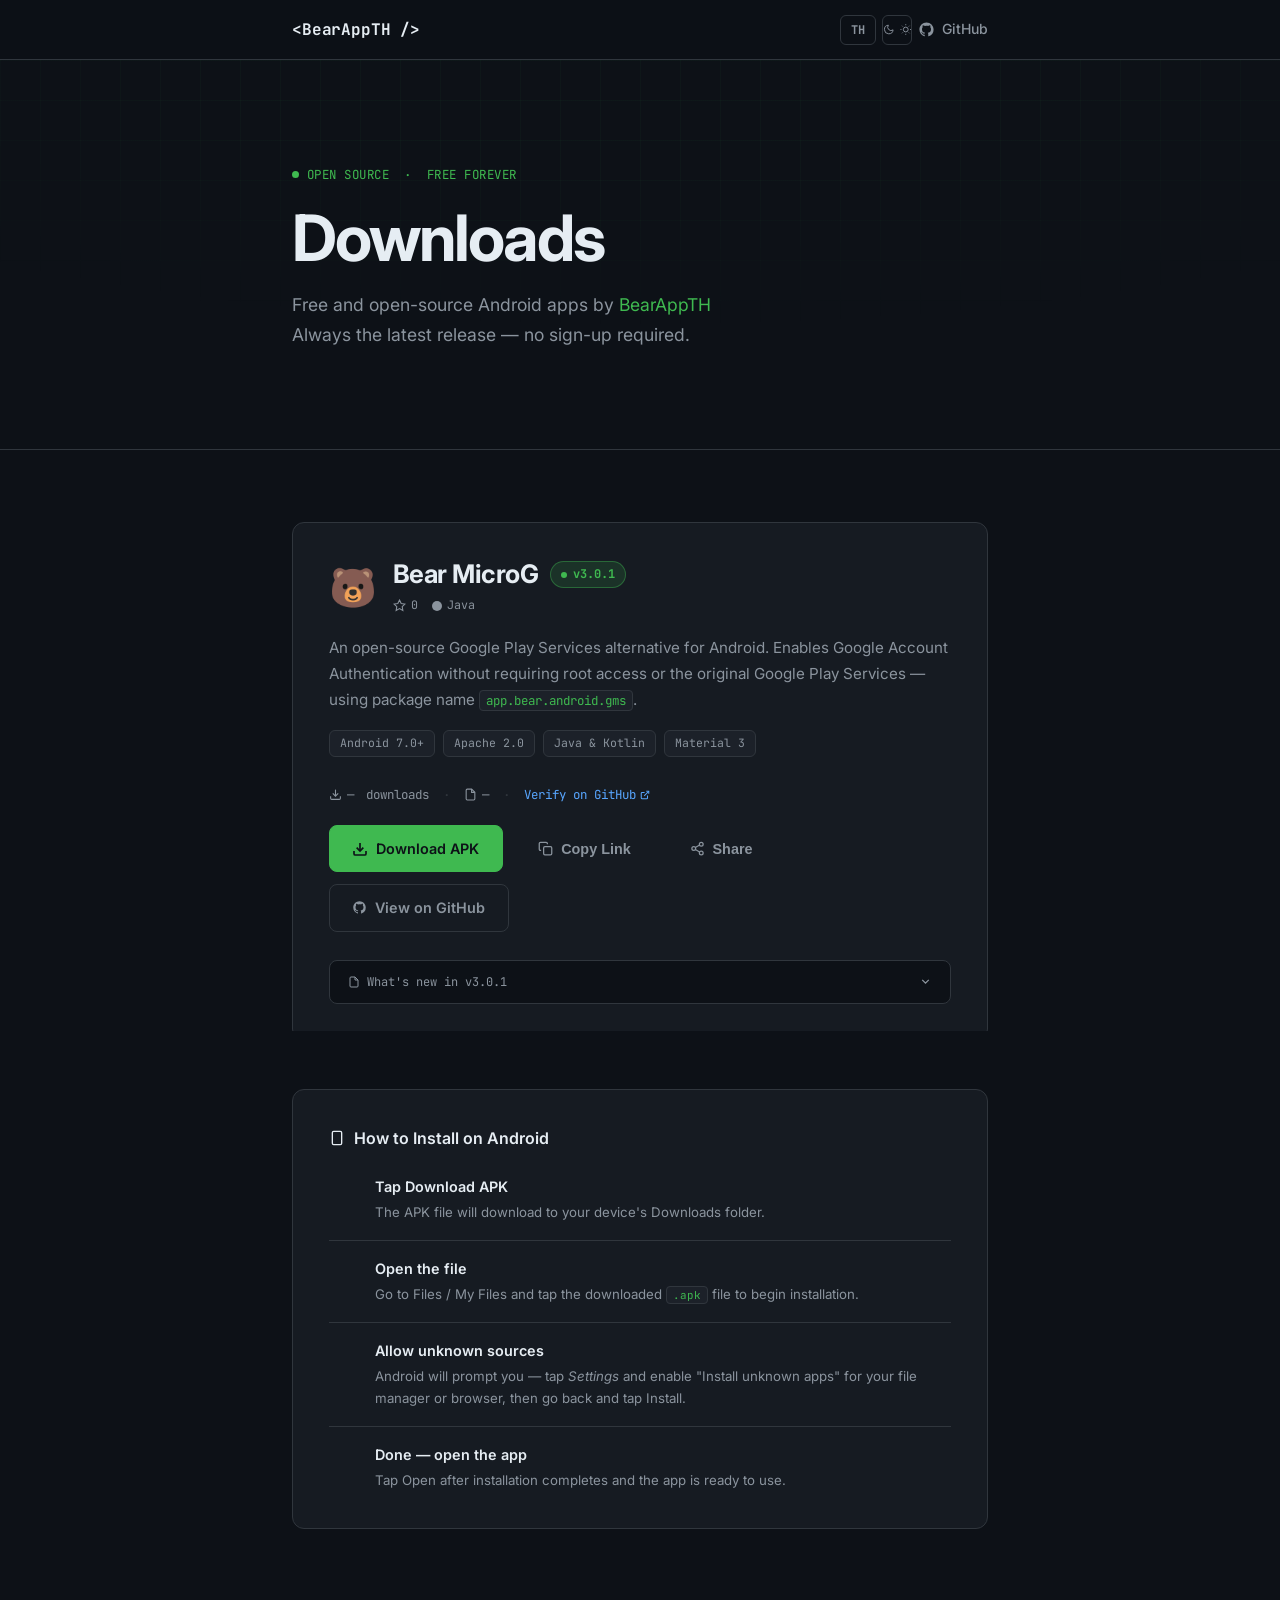
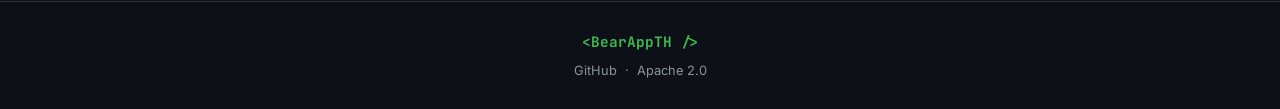
==== commit 0242a316: "feat: sitemap lastmod, dynamic JSON-LD version, Share button - Update sitemap.xml lastmod to 2026-05" ====
--- a/index.html
+++ b/index.html
@@ -168,6 +168,10 @@
             <svg width="15" height="15" viewBox="0 0 24 24" fill="none" stroke="currentColor" stroke-width="2" aria-hidden="true"><rect x="9" y="9" width="13" height="13" rx="2" ry="2"/><path d="M5 15H4a2 2 0 01-2-2V4a2 2 0 012-2h9a2 2 0 012 2v1"/></svg>
             <span data-i18n="btn.copy">Copy Link</span>
           </button>
+          <button class="btn btn-ghost js-share-btn" aria-label="Share" hidden>
+            <svg width="15" height="15" viewBox="0 0 24 24" fill="none" stroke="currentColor" stroke-width="2" aria-hidden="true"><circle cx="18" cy="5" r="3"/><circle cx="6" cy="12" r="3"/><circle cx="18" cy="19" r="3"/><line x1="8.59" y1="13.51" x2="15.42" y2="17.49"/><line x1="15.41" y1="6.51" x2="8.59" y2="10.49"/></svg>
+            <span data-i18n="btn.share">Share</span>
+          </button>
           <a href="https://github.com/BearAppTH/MicroG-RE"
              class="btn btn-outline"
              target="_blank" rel="noopener noreferrer">
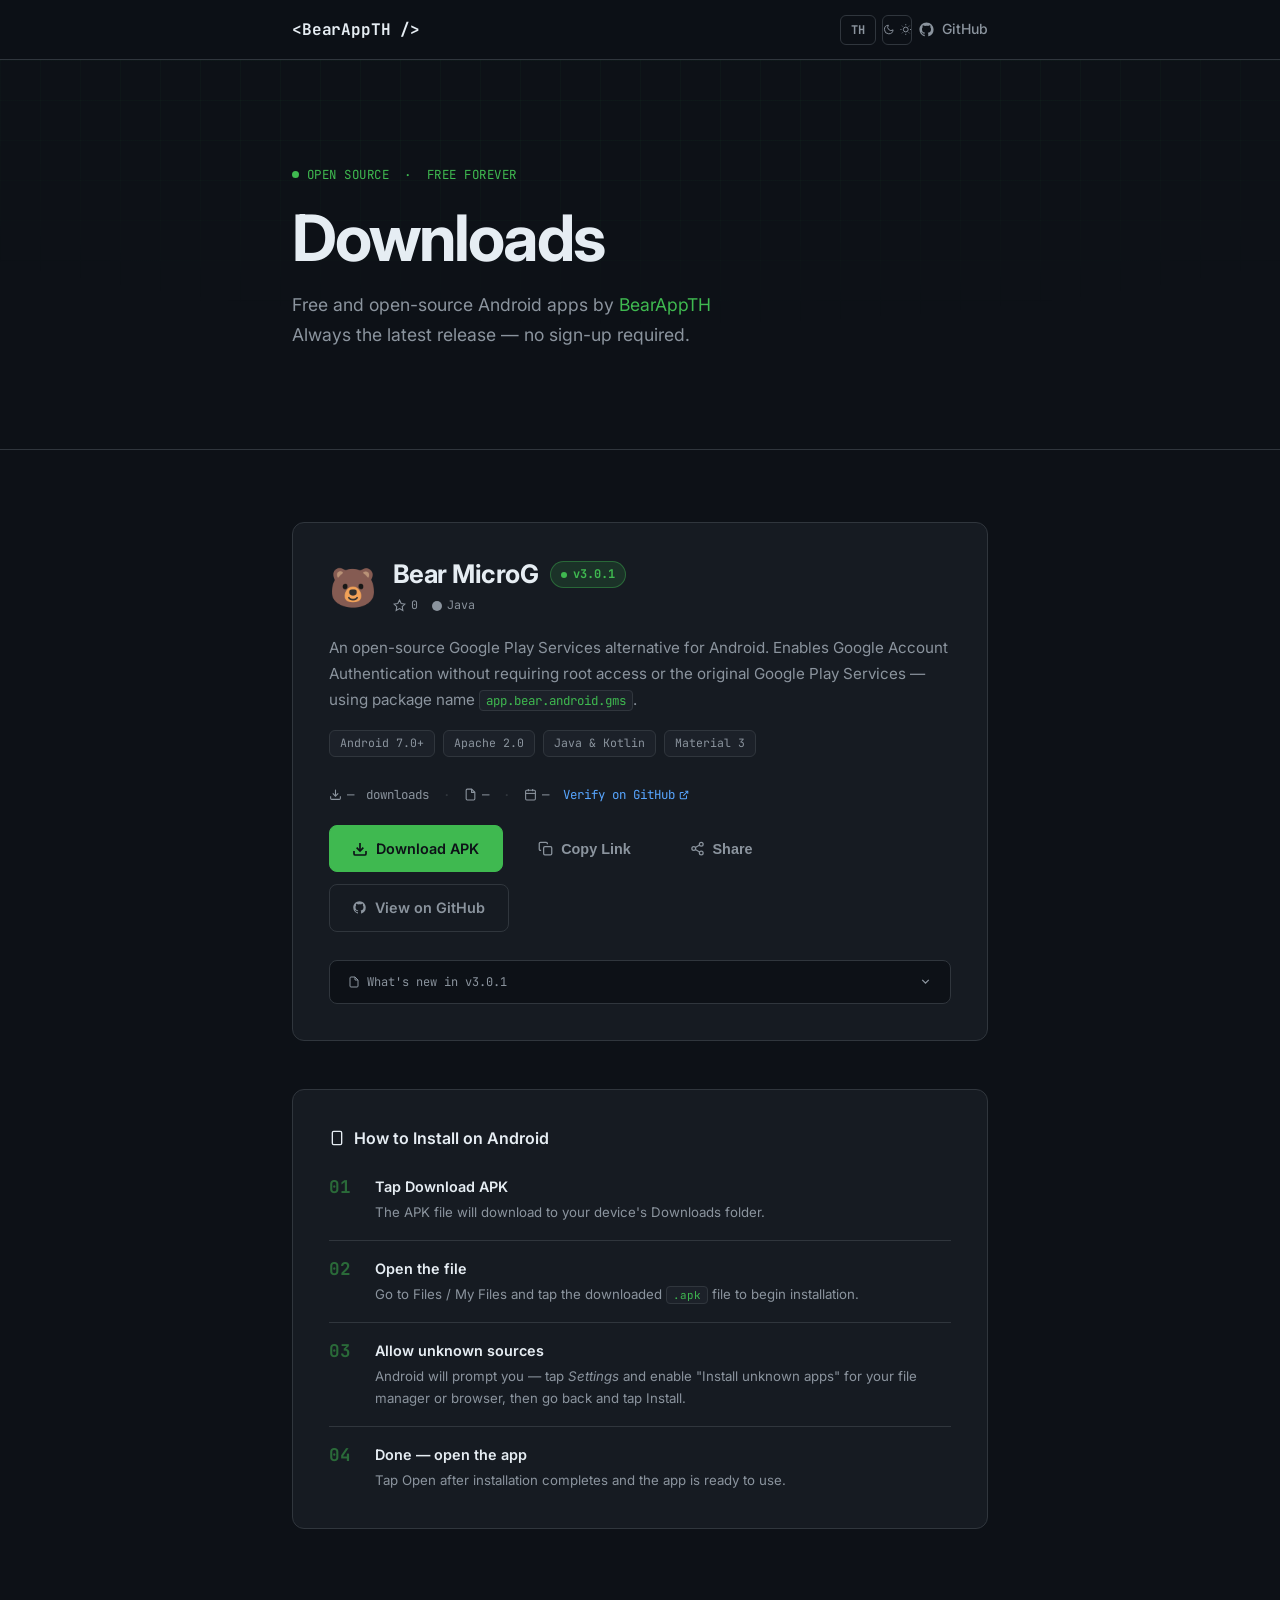
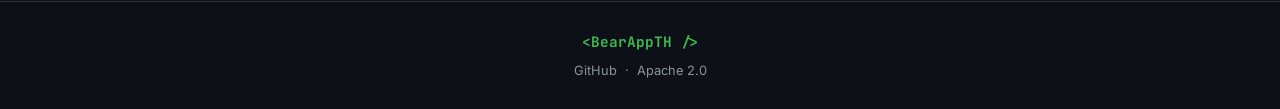
==== commit 6e37a82c: "feat: release date on card, custom 404 page https://claude.ai/code/session_01WVd6uN9imMWkHc1SikKLqZ" ====
--- a/index.html
+++ b/index.html
@@ -144,6 +144,11 @@
             <span class="js-file-size">—</span>
           </span>
           <span class="dl-stat-sep" aria-hidden="true">·</span>
+          <span class="dl-stat js-release-date-stat" hidden>
+            <svg width="13" height="13" viewBox="0 0 24 24" fill="none" stroke="currentColor" stroke-width="2" aria-hidden="true"><rect x="3" y="4" width="18" height="18" rx="2" ry="2"/><line x1="16" y1="2" x2="16" y2="6"/><line x1="8" y1="2" x2="8" y2="6"/><line x1="3" y1="10" x2="21" y2="10"/></svg>
+            <span class="js-release-date">—</span>
+          </span>
+          <span class="dl-stat-sep js-release-date-sep" aria-hidden="true" hidden>·</span>
           <a href="https://github.com/BearAppTH/MicroG-RE/releases/latest"
              class="dl-stat-verify js-verify-link"
              target="_blank" rel="noopener noreferrer">
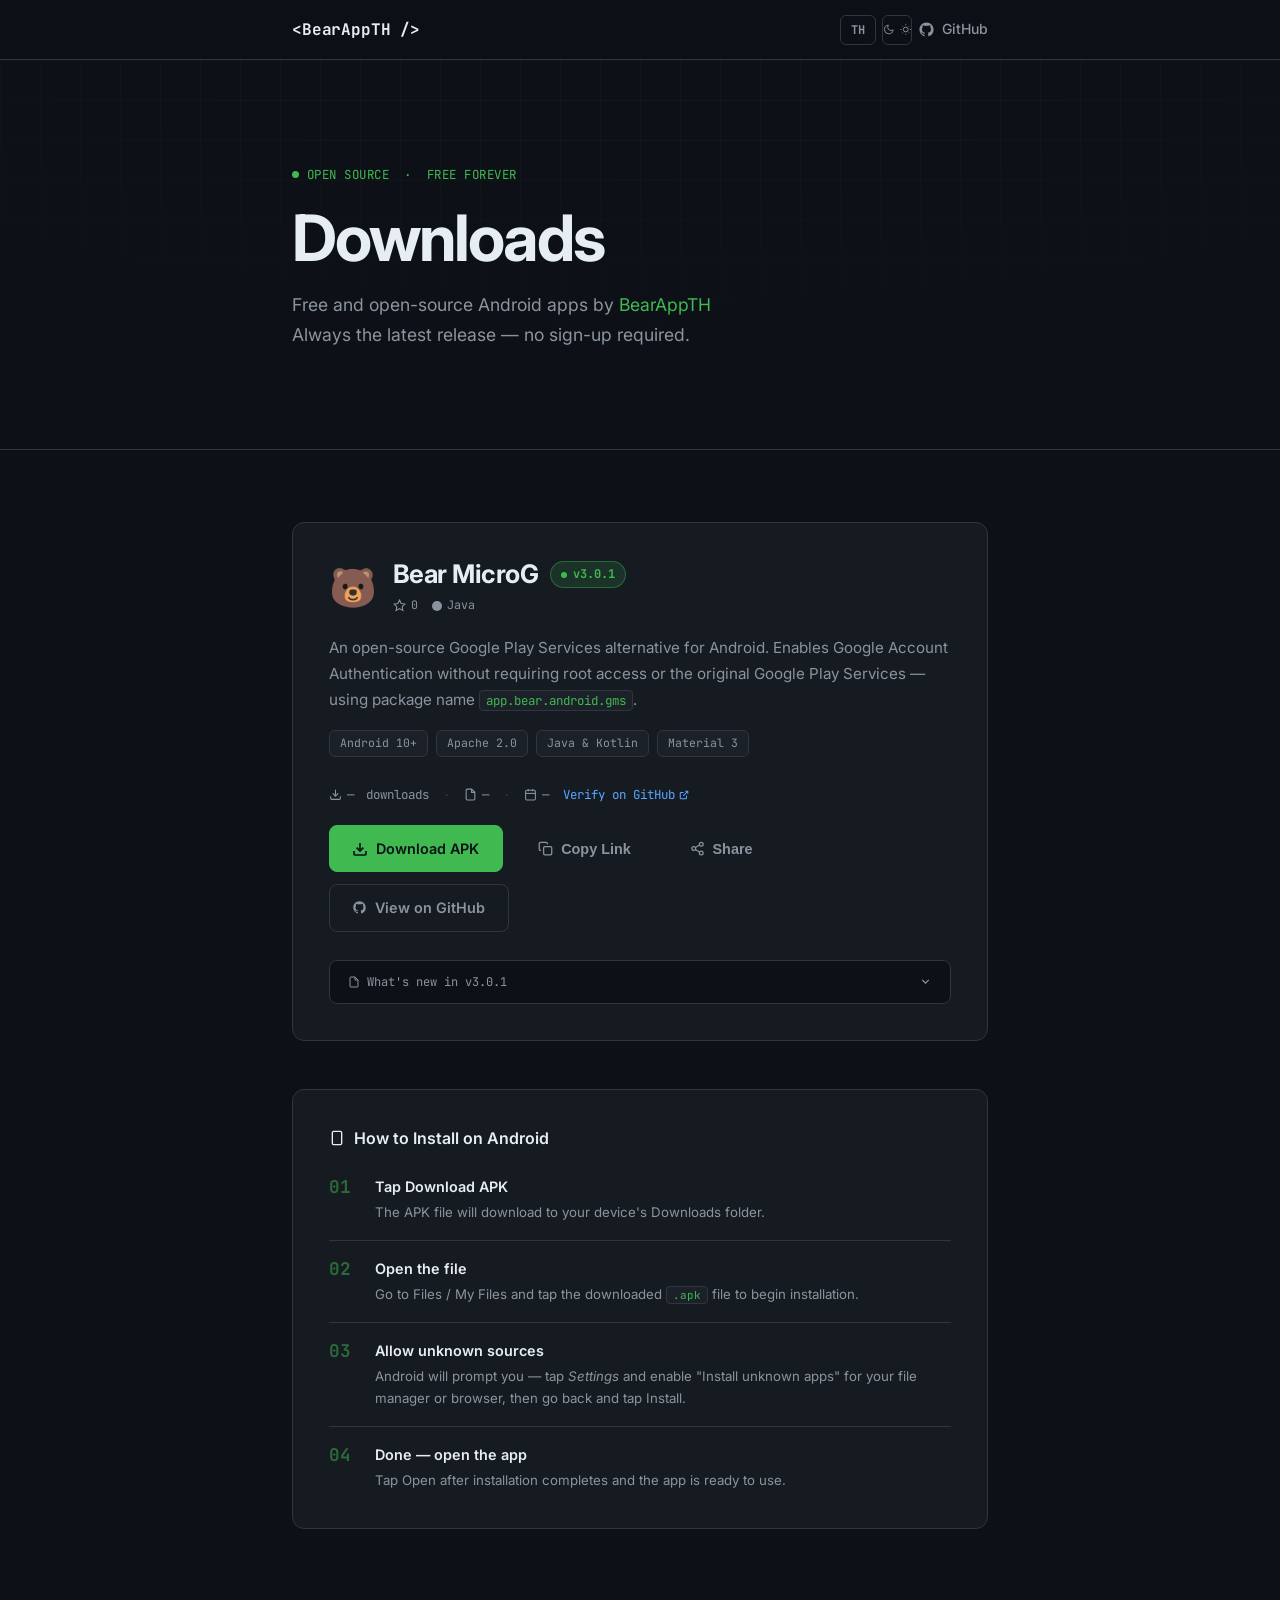
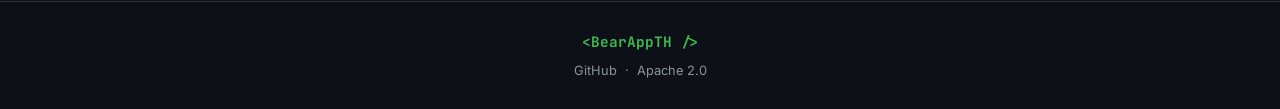
==== commit f0deacf3: "fix: update Bear MicroG minimum Android version to 10+ https://claude.ai/code/session_01WVd6uN9imMWk" ====
--- a/index.html
+++ b/index.html
@@ -35,7 +35,7 @@
     "mainEntity": {
       "@type": "SoftwareApplication",
       "name": "Bear MicroG",
-      "operatingSystem": "Android 7.0+",
+      "operatingSystem": "Android 10+",
       "applicationCategory": "https://schema.org/UtilitiesApplication",
       "offers": { "@type": "Offer", "price": "0", "priceCurrency": "USD" },
       "downloadUrl": "https://github.com/BearAppTH/MicroG-RE/releases/latest",
@@ -126,7 +126,7 @@
         </p>
 
         <div class="project-tags">
-          <span class="tag">Android 7.0+</span>
+          <span class="tag">Android 10+</span>
           <span class="tag">Apache 2.0</span>
           <span class="tag">Java &amp; Kotlin</span>
           <span class="tag">Material 3</span>
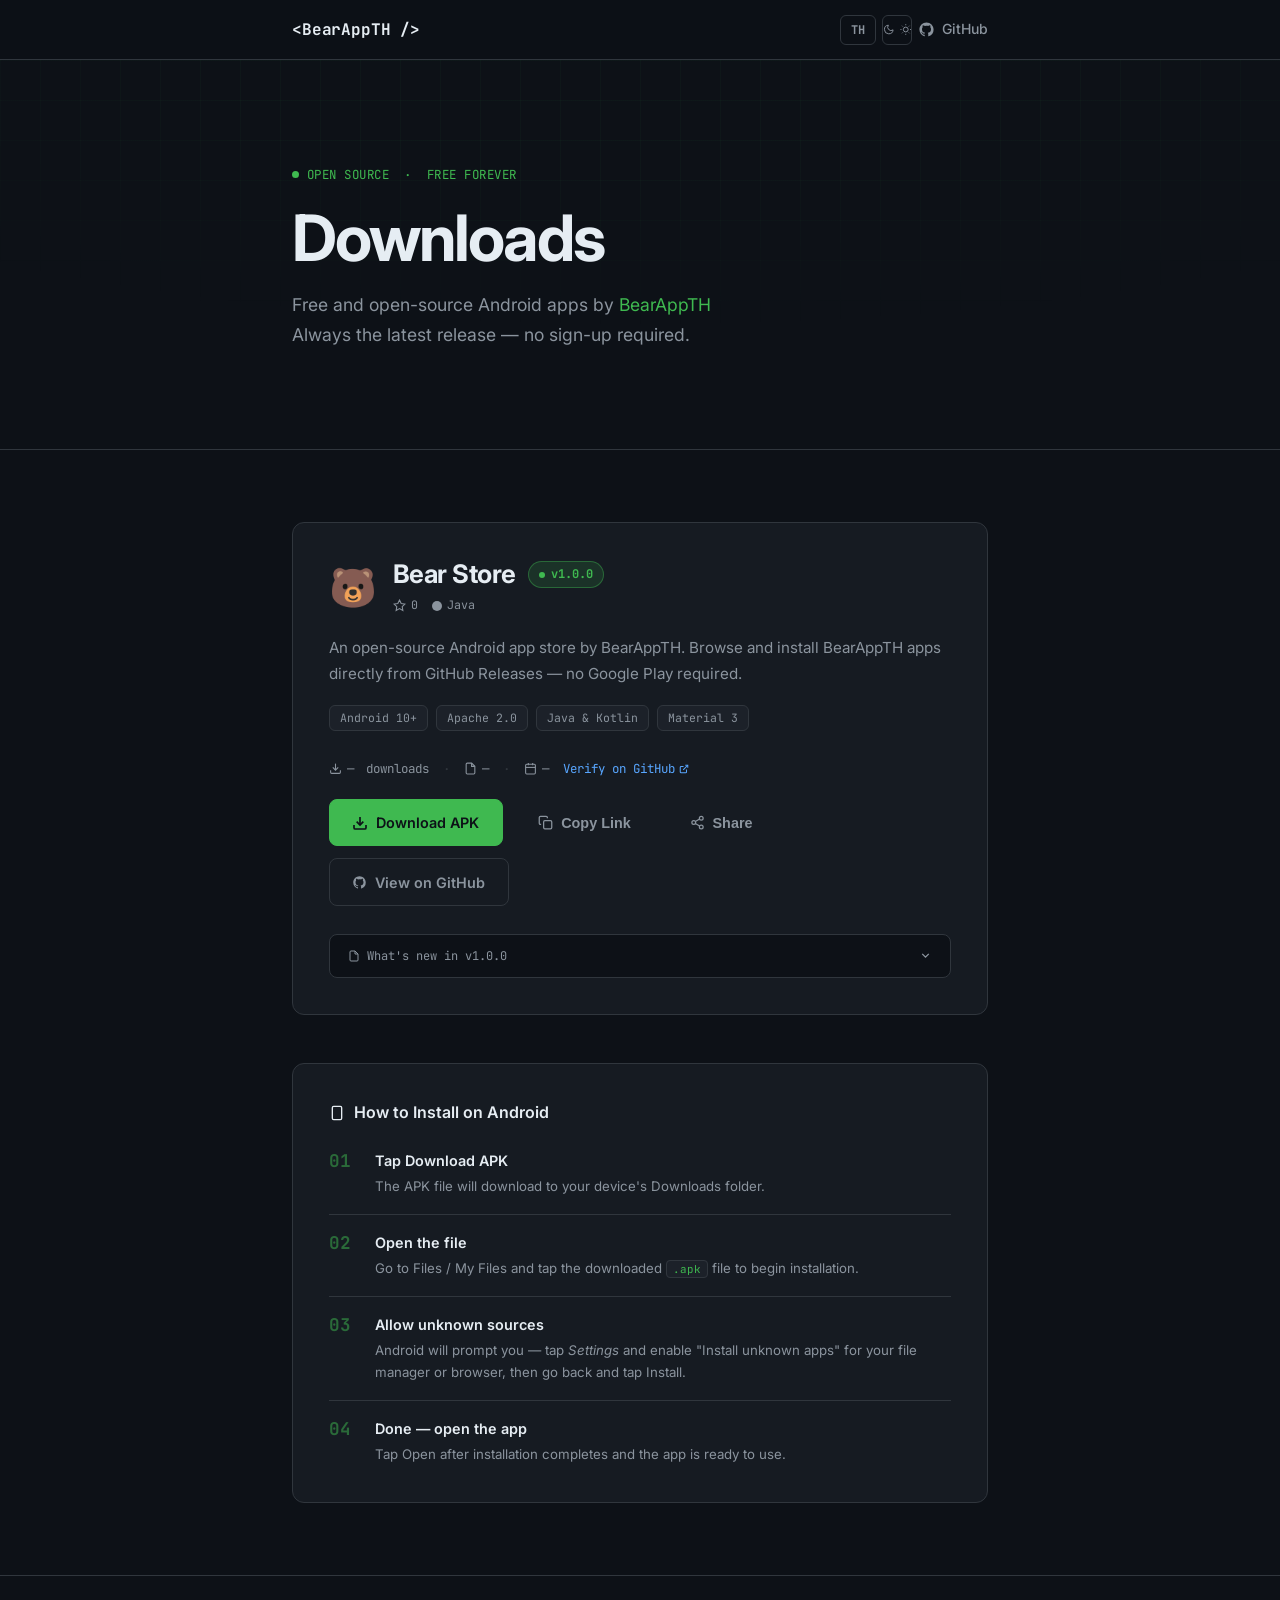
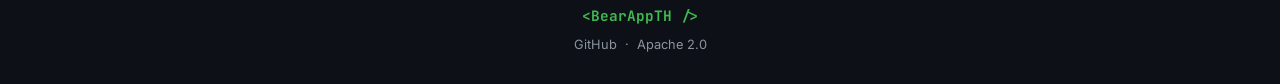
==== commit 6c439c73: "Rename Bear MicroG card to Bear Store, point to BearAppTH/BearApp repo Updates all card IDs, i18n ke" ====
--- a/index.html
+++ b/index.html
@@ -34,12 +34,12 @@
     "url": "https://bearappth.github.io",
     "mainEntity": {
       "@type": "SoftwareApplication",
-      "name": "Bear MicroG",
+      "name": "Bear Store",
       "operatingSystem": "Android 10+",
       "applicationCategory": "https://schema.org/UtilitiesApplication",
       "offers": { "@type": "Offer", "price": "0", "priceCurrency": "USD" },
-      "downloadUrl": "https://github.com/BearAppTH/MicroG-RE/releases/latest",
-      "softwareVersion": "3.0.1",
+      "downloadUrl": "https://github.com/BearAppTH/BearApp/releases/latest",
+      "softwareVersion": "1.0.0",
       "license": "https://www.apache.org/licenses/LICENSE-2.0",
       "author": { "@type": "Person", "name": "BearAppTH", "url": "https://github.com/BearAppTH" }
     }
@@ -91,21 +91,21 @@
   <main class="projects-section">
     <div class="container">
 
-      <!-- Bear MicroG -->
-      <article class="project-card" id="microg-re"
-               data-owner="BearAppTH" data-repo="MicroG-RE">
+      <!-- Bear Store -->
+      <article class="project-card" id="bear-store"
+               data-owner="BearAppTH" data-repo="BearApp">
 
         <div class="project-card-top">
           <div class="project-icon-wrap" aria-hidden="true">🐻</div>
           <div class="project-title-col">
             <div class="project-title-row">
-              <h2 class="project-name">Bear MicroG</h2>
+              <h2 class="project-name">Bear Store</h2>
               <span class="version-badge">
                 <span class="version-dot" aria-hidden="true"></span>
                 <span class="js-version">v3.0.1</span>
               </span>
             </div>
-            <div class="repo-stats" id="microg-repo-stats">
+            <div class="repo-stats" id="bear-store-repo-stats">
               <span class="repo-stat js-stars-stat" hidden>
                 <svg width="13" height="13" viewBox="0 0 24 24" fill="none" stroke="currentColor" stroke-width="2" aria-hidden="true"><polygon points="12 2 15.09 8.26 22 9.27 17 14.14 18.18 21.02 12 17.77 5.82 21.02 7 14.14 2 9.27 8.91 8.26 12 2"/></svg>
                 <span class="js-star-count">0</span>
@@ -118,11 +118,10 @@
           </div>
         </div>
 
-        <p class="project-desc" data-i18n="microg.desc" data-i18n-html>
-          An open-source Google Play Services alternative for Android.
-          Enables Google Account Authentication without requiring root access
-          or the original Google Play Services — using package name
-          <code>app.bear.android.gms</code>.
+        <p class="project-desc" data-i18n="bearstore.desc" data-i18n-html>
+          An open-source Android app store by BearAppTH.
+          Browse and install BearAppTH apps directly from GitHub Releases
+          — no Google Play required.
         </p>
 
         <div class="project-tags">
@@ -149,7 +148,7 @@
             <span class="js-release-date">—</span>
           </span>
           <span class="dl-stat-sep js-release-date-sep" aria-hidden="true" hidden>·</span>
-          <a href="https://github.com/BearAppTH/MicroG-RE/releases/latest"
+          <a href="https://github.com/BearAppTH/BearApp/releases/latest"
              class="dl-stat-verify js-verify-link"
              target="_blank" rel="noopener noreferrer">
             <span data-i18n="stat.verify">Verify on GitHub</span>
@@ -159,9 +158,9 @@
 
         <!-- Action buttons -->
         <div class="project-actions">
-          <a href="https://github.com/BearAppTH/MicroG-RE/releases/download/v3.0.1/bear-microg-v3.0.1.apk"
+          <a href="https://github.com/BearAppTH/BearApp/releases/latest"
              class="btn btn-download js-download-btn"
-             aria-label="Download Bear MicroG APK">
+             aria-label="Download Bear Store APK">
             <svg width="16" height="16" viewBox="0 0 24 24" fill="none" stroke="currentColor" stroke-width="2.5" aria-hidden="true">
               <path d="M21 15v4a2 2 0 01-2 2H5a2 2 0 01-2-2v-4"/>
               <polyline points="7 10 12 15 17 10"/>
@@ -177,7 +176,7 @@
             <svg width="15" height="15" viewBox="0 0 24 24" fill="none" stroke="currentColor" stroke-width="2" aria-hidden="true"><circle cx="18" cy="5" r="3"/><circle cx="6" cy="12" r="3"/><circle cx="18" cy="19" r="3"/><line x1="8.59" y1="13.51" x2="15.42" y2="17.49"/><line x1="15.41" y1="6.51" x2="8.59" y2="10.49"/></svg>
             <span data-i18n="btn.share">Share</span>
           </button>
-          <a href="https://github.com/BearAppTH/MicroG-RE"
+          <a href="https://github.com/BearAppTH/BearApp"
              class="btn btn-outline"
              target="_blank" rel="noopener noreferrer">
             <svg width="15" height="15" viewBox="0 0 24 24" fill="currentColor" aria-hidden="true"><path d="M12 2C6.477 2 2 6.484 2 12.017c0 4.425 2.865 8.18 6.839 9.504.5.092.682-.217.682-.483 0-.237-.008-.868-.013-1.703-2.782.605-3.369-1.343-3.369-1.343-.454-1.158-1.11-1.466-1.11-1.466-.908-.62.069-.608.069-.608 1.003.07 1.531 1.032 1.531 1.032.892 1.53 2.341 1.088 2.91.832.092-.647.35-1.088.636-1.338-2.22-.253-4.555-1.113-4.555-4.951 0-1.093.39-1.988 1.029-2.688-.103-.253-.446-1.272.098-2.65 0 0 .84-.27 2.75 1.026A9.564 9.564 0 0112 6.844c.85.004 1.705.115 2.504.337 1.909-1.296 2.747-1.027 2.747-1.027.546 1.379.202 2.398.1 2.651.64.7 1.028 1.595 1.028 2.688 0 3.848-2.339 4.695-4.566 4.943.359.309.678.92.678 1.855 0 1.338-.012 2.419-.012 2.749 0 .268.18.58.688.482A10.019 10.019 0 0022 12.017C22 6.484 17.522 2 12 2z"/></svg>
@@ -187,18 +186,17 @@
 
         <!-- Release notes (collapsed by default) -->
         <div class="release-notes">
-          <button class="release-notes-toggle" aria-expanded="false" aria-controls="microg-release-body">
+          <button class="release-notes-toggle" aria-expanded="false" aria-controls="bear-store-release-body">
             <svg width="12" height="12" viewBox="0 0 24 24" fill="none" stroke="currentColor" stroke-width="2" aria-hidden="true"><path d="M14 2H6a2 2 0 00-2 2v16a2 2 0 002 2h12a2 2 0 002-2V8z"/><polyline points="14 2 14 8 20 8"/></svg>
             <span data-i18n="notes.header">What's new in</span>
             <span class="js-version">v3.0.1</span>
             <svg class="release-notes-chevron" width="13" height="13" viewBox="0 0 24 24" fill="none" stroke="currentColor" stroke-width="2.5" aria-hidden="true"><polyline points="6 9 12 15 18 9"/></svg>
           </button>
-          <div id="microg-release-body" hidden>
+          <div id="bear-store-release-body" hidden>
             <p class="release-notes-body js-release-notes">
-              Fixed settings tab crash caused by platform/non-platform transition mismatch.
-              Updated app icon to Bear MicroG logo. Filled icon backgrounds to eliminate white corners.
+              Visit the GitHub releases page to see the full release notes.
             </p>
-            <a href="https://github.com/BearAppTH/MicroG-RE/releases/latest"
+            <a href="https://github.com/BearAppTH/BearApp/releases/latest"
                class="release-full-link js-release-link"
                target="_blank" rel="noopener noreferrer">
               <span data-i18n="notes.link">Full release notes</span>
@@ -208,21 +206,21 @@
         </div>
 
         <!-- Release History (collapsed by default) -->
-        <div class="history-section" id="history-section-microg">
+        <div class="history-section" id="history-section-bear-store">
           <div class="history-section-header">
-            <button class="history-toggle" aria-expanded="false" aria-controls="microg-history-wrap">
+            <button class="history-toggle" aria-expanded="false" aria-controls="bear-store-history-wrap">
               <svg width="14" height="14" viewBox="0 0 24 24" fill="none" stroke="currentColor" stroke-width="2" aria-hidden="true"><polyline points="12 8 12 12 14 14"/><circle cx="12" cy="12" r="10"/></svg>
               <span data-i18n="history.title">Release History</span>
               <svg class="history-toggle-chevron" width="14" height="14" viewBox="0 0 24 24" fill="none" stroke="currentColor" stroke-width="2.5" aria-hidden="true"><polyline points="6 9 12 15 18 9"/></svg>
             </button>
-            <a href="https://github.com/BearAppTH/MicroG-RE/releases"
+            <a href="https://github.com/BearAppTH/BearApp/releases"
                class="history-all-link"
                target="_blank" rel="noopener noreferrer">
               <span data-i18n="history.all">All releases →</span>
             </a>
           </div>
-          <div id="microg-history-wrap" hidden>
-            <div class="history-list" id="microg-history" aria-live="polite">
+          <div id="bear-store-history-wrap" hidden>
+            <div class="history-list" id="bear-store-history" aria-live="polite">
               <div class="history-loading">
                 <div class="history-skeleton"></div>
                 <div class="history-skeleton"></div>
@@ -282,7 +280,7 @@
       <p class="footer-links">
         <a href="https://github.com/BearAppTH" target="_blank" rel="noopener noreferrer">GitHub</a>
         &nbsp;·&nbsp;
-        <a href="https://github.com/BearAppTH/MicroG-RE/blob/main/LICENSE" target="_blank" rel="noopener noreferrer">Apache 2.0</a>
+        <a href="https://github.com/BearAppTH/BearApp/blob/main/LICENSE" target="_blank" rel="noopener noreferrer">Apache 2.0</a>
       </p>
     </div>
   </footer>
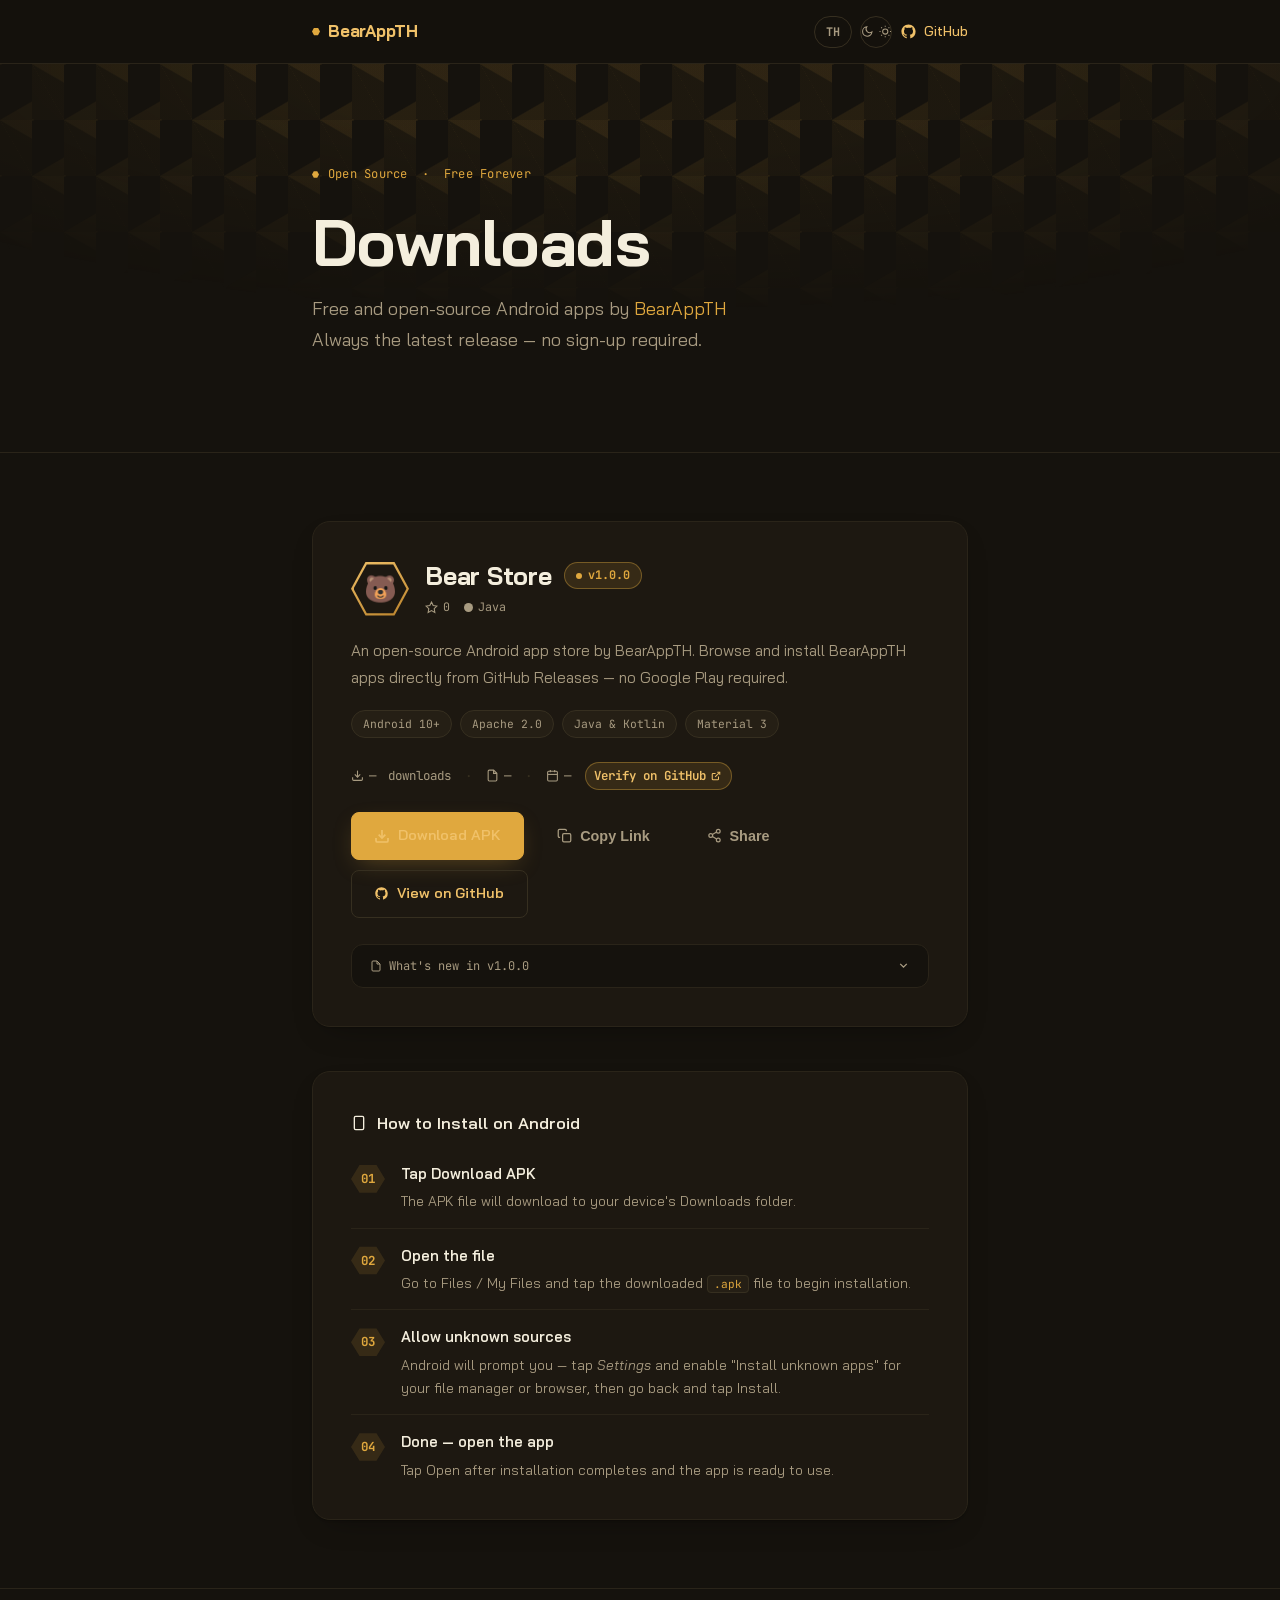
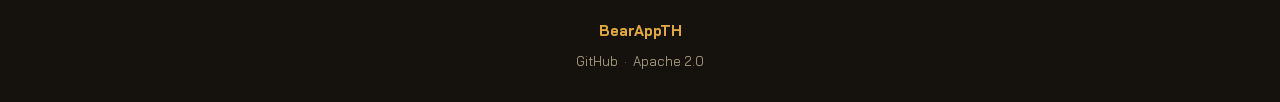
==== commit 28c54662: "Add files via upload" ====
--- a/index.html
+++ b/index.html
@@ -5,7 +5,7 @@
   <meta name="viewport" content="width=device-width, initial-scale=1.0, viewport-fit=cover" />
   <title>BearAppTH · Downloads</title>
   <meta name="description" content="Free and open-source Android apps by BearAppTH. Download the latest releases." />
-  <meta name="theme-color" content="#3fb950" />
+  <meta name="theme-color" content="#e0a83e" />
   <meta name="apple-mobile-web-app-capable" content="yes" />
   <meta name="apple-mobile-web-app-status-bar-style" content="black-translucent" />
 
@@ -48,7 +48,7 @@
 
   <link rel="preconnect" href="https://fonts.googleapis.com" />
   <link rel="preconnect" href="https://fonts.gstatic.com" crossorigin />
-  <link href="https://fonts.googleapis.com/css2?family=JetBrains+Mono:wght@400;700&family=Inter:wght@400;500;600;700&display=swap" rel="stylesheet" />
+  <link href="https://fonts.googleapis.com/css2?family=JetBrains+Mono:wght@400;700&family=Bai+Jamjuree:ital,wght@0,400;0,500;0,600;0,700;1,400&display=swap" rel="stylesheet" />
   <link rel="stylesheet" href="style.css" />
 </head>
 <body>
@@ -56,7 +56,7 @@
   <!-- ── HEADER ── -->
   <header class="site-header">
     <div class="container header-inner">
-      <a href="/" class="logo">&lt;BearAppTH /&gt;</a>
+      <a href="/" class="logo"><span class="hex-dot" aria-hidden="true"></span>BearAppTH</a>
       <div class="header-actions">
         <button id="langToggle" class="header-btn" aria-label="Switch language">TH</button>
         <button id="themeToggle" class="header-btn icon-btn" aria-label="Toggle theme">
@@ -73,7 +73,7 @@
 
   <!-- ── HERO ── -->
   <section class="hero">
-    <div class="hero-bg"><div class="hero-grid"></div></div>
+    <div class="hero-bg"><div class="hero-comb"></div></div>
     <div class="container">
       <div class="hero-eyebrow">
         <span class="eyebrow-dot"></span>
@@ -96,7 +96,9 @@
                data-owner="BearAppTH" data-repo="BearApp">
 
         <div class="project-card-top">
-          <div class="project-icon-wrap" aria-hidden="true">🐻</div>
+          <div class="project-icon-wrap" aria-hidden="true">
+            <span class="project-icon-hex"><span class="project-icon-emoji">🐻</span></span>
+          </div>
           <div class="project-title-col">
             <div class="project-title-row">
               <h2 class="project-name">Bear Store</h2>
@@ -276,7 +278,7 @@
   <!-- ── FOOTER ── -->
   <footer class="site-footer">
     <div class="container footer-inner">
-      <p class="footer-brand"><span class="accent">&lt;BearAppTH /&gt;</span></p>
+      <p class="footer-brand"><span class="accent">BearAppTH</span></p>
       <p class="footer-links">
         <a href="https://github.com/BearAppTH" target="_blank" rel="noopener noreferrer">GitHub</a>
         &nbsp;·&nbsp;
--- a/style.css
+++ b/style.css
@@ -1,48 +1,69 @@
+/* ═══════════════════════════════════════════════════════════════
+   BearAppTH · Downloads
+   Design: warm espresso + honey. A honeycomb signature ties the
+   bear/honey brand together — hex icon frame, hex step markers,
+   honeycomb hero field. Restrained single-accent palette.
+   ═══════════════════════════════════════════════════════════════ */
+
 /* ── Reset ── */
 *, *::before, *::after { box-sizing: border-box; margin: 0; padding: 0; }
 
-/* ── Variables ── */
+/* ── Design tokens ── */
 :root {
-  --bg:          #0d1117;
-  --bg-card:     #161b22;
-  --bg-elevated: #1c2129;
-  --border:      #30363d;
-  --text:        #e6edf3;
-  --muted:       #8b949e;
-  --accent:      #3fb950;
-  --accent-dim:  rgba(63, 185, 80, .15);
-  --accent-border: rgba(63, 185, 80, .4);
-  --blue:        #58a6ff;
-  --radius:      12px;
-  --r-sm:        8px;
-  --mono:        'JetBrains Mono', 'Fira Code', ui-monospace, monospace;
-  --sans:        Inter, system-ui, -apple-system, sans-serif;
-  --nav-h:       60px;
-  --ease:        cubic-bezier(.4, 0, .2, 1);
-  --dur:         180ms;
+  --bg:            #15120d;
+  --bg-card:       #1d1811;
+  --bg-elevated:   #251f15;
+  --border:        #362f20;
+  --border-soft:   #2a2419;
+  --text:          #f4eedd;
+  --muted:         #a89b81;
+  --muted-dim:     #7d715c;
+
+  --honey:         #e0a83e;
+  --honey-light:   #f0c169;
+  --honey-deep:    #b9812a;
+  --honey-dim:     rgba(224, 168, 62, .13);
+  --honey-border:  rgba(224, 168, 62, .38);
+  --on-honey:      #1c1207;
+
+  --radius:        18px;
+  --r-sm:          12px;
+  --r-xs:          8px;
+  --mono:          'JetBrains Mono', ui-monospace, 'SFMono-Regular', monospace;
+  --sans:          'Bai Jamjuree', 'IBM Plex Sans Thai', system-ui, -apple-system, sans-serif;
+  --nav-h:         64px;
+  --ease:          cubic-bezier(.4, 0, .2, 1);
+  --dur:           180ms;
+  --shadow-card:   0 1px 2px rgba(0,0,0,.2), 0 12px 32px -16px rgba(0,0,0,.45);
+  --shadow-pop:    0 8px 24px -8px rgba(224,168,62,.35);
 }
 
 /* ── Light mode ── */
 [data-theme="light"] {
-  --bg:          #ffffff;
-  --bg-card:     #f6f8fa;
-  --bg-elevated: #eaeef2;
-  --border:      #d0d7de;
-  --text:        #1f2328;
-  --muted:       #57606a;
-  --accent:      #1a7f37;
-  --accent-dim:  rgba(26, 127, 55, .1);
-  --accent-border: rgba(26, 127, 55, .35);
-  --blue:        #0969da;
-}
-[data-theme="light"] .site-header {
-  background: rgba(255, 255, 255, .9);
-}
-[data-theme="light"] .hero-grid {
-  background-image:
-    linear-gradient(rgba(26,127,55,.05) 1px, transparent 1px),
-    linear-gradient(90deg, rgba(26,127,55,.05) 1px, transparent 1px);
-}
+  --bg:            #faf5e8;
+  --bg-card:       #f2e8d0;
+  --bg-elevated:   #eadfc0;
+  --border:        #ddceaa;
+  --border-soft:   #e5d8b8;
+  --text:          #241d12;
+  --muted:         #756a4f;
+  --muted-dim:     #948968;
+
+  --honey:         #b9812a;
+  --honey-light:   #c99539;
+  --honey-deep:    #8f6420;
+  --honey-dim:     rgba(185, 129, 42, .1);
+  --honey-border:  rgba(185, 129, 42, .32);
+  --on-honey:      #fffaf0;
+  --shadow-card:   0 1px 2px rgba(90,70,30,.06), 0 12px 28px -18px rgba(90,70,30,.28);
+  --shadow-pop:    0 8px 20px -8px rgba(185,129,42,.3);
+}
+[data-theme="light"] .site-header { background: rgba(250, 245, 232, .88); }
+[data-theme="light"] .hero-comb {
+  --line: rgba(185,129,42,.10);
+  --line-soft: rgba(185,129,42,.05);
+}
+[data-theme="light"] .project-icon-hex { box-shadow: 0 6px 18px -8px rgba(185,129,42,.4); }
 
 /* ── Base ── */
 html { scroll-behavior: smooth; }
@@ -54,9 +75,11 @@
   line-height: 1.6;
   -webkit-font-smoothing: antialiased;
   min-height: 100vh;
-}
-
-a { color: var(--blue); text-decoration: none; }
+  transition: background var(--dur) var(--ease), color var(--dur) var(--ease);
+}
+
+a { color: var(--honey-deep); text-decoration: none; }
+[data-theme="dark"] a { color: var(--honey-light); }
 @media (hover: hover) { a:hover { text-decoration: underline; } }
 code {
   font-family: var(--mono);
@@ -65,27 +88,78 @@
   border: 1px solid var(--border);
   border-radius: 4px;
   padding: 1px 6px;
-  color: var(--accent);
-}
+  color: var(--honey);
+}
+
+::selection { background: var(--honey-dim); color: var(--text); }
 
 /* ── Container ── */
 .container {
-  width: min(100%, 760px);
+  width: min(100%, 720px);
   margin-inline: auto;
-  padding-inline: clamp(16px, 5vw, 32px);
-}
-
-/* ── Animations ── */
-@keyframes fadeUp {
-  from { opacity: 0; transform: translateY(14px); }
-  to   { opacity: 1; transform: translateY(0); }
-}
-@keyframes pulse {
-  0%, 100% { opacity: 1; }
-  50%       { opacity: .4; }
-}
-@keyframes spin {
-  to { transform: rotate(360deg); }
+  padding-inline: clamp(18px, 5vw, 32px);
+}
+
+/* ── Motion ── */
+@media (prefers-reduced-motion: no-preference) {
+  @keyframes fadeUp {
+    from { opacity: 0; transform: translateY(12px); }
+    to   { opacity: 1; transform: translateY(0); }
+  }
+  @keyframes pulse {
+    0%, 100% { opacity: 1; }
+    50%      { opacity: .35; }
+  }
+  @keyframes shimmer {
+    0%   { background-position: 200% 0; }
+    100% { background-position: -200% 0; }
+  }
+  .hero-eyebrow  { animation: fadeUp .5s var(--ease) both; }
+  .hero-title    { animation: fadeUp .5s .08s var(--ease) both; }
+  .hero-sub      { animation: fadeUp .5s .16s var(--ease) both; }
+  .project-card  { animation: fadeUp .55s .1s var(--ease) both; }
+  .eyebrow-dot   { animation: pulse 2.2s infinite; }
+  .version-dot   { animation: pulse 2.6s infinite; }
+  .history-skeleton {
+    background-size: 200% 100%;
+    animation: shimmer 1.4s infinite;
+  }
+}
+@media (prefers-reduced-motion: reduce) {
+  *, *::before, *::after { transition-duration: .01ms !important; animation-duration: .01ms !important; }
+}
+
+/* ── Focus states (keyboard) ── */
+a:focus-visible, button:focus-visible {
+  outline: 2px solid var(--honey);
+  outline-offset: 2px;
+  border-radius: 4px;
+}
+
+/* ── Honeycomb field (signature background texture) ── */
+.hero-comb {
+  --line: rgba(224,168,62,.09);
+  --line-soft: rgba(224,168,62,.045);
+  position: absolute;
+  inset: 0;
+  background-image:
+    linear-gradient(30deg,  var(--line) 1px, transparent 1.5px, transparent 87%, var(--line) 88%, var(--line)),
+    linear-gradient(150deg, var(--line) 1px, transparent 1.5px, transparent 87%, var(--line) 88%, var(--line)),
+    linear-gradient(30deg,  var(--line) 1px, transparent 1.5px, transparent 87%, var(--line) 88%, var(--line)),
+    linear-gradient(150deg, var(--line) 1px, transparent 1.5px, transparent 87%, var(--line) 88%, var(--line)),
+    linear-gradient(60deg,  var(--line-soft) 25%, transparent 25.5%, transparent 75%, var(--line-soft) 75%, var(--line-soft)),
+    linear-gradient(60deg,  var(--line-soft) 25%, transparent 25.5%, transparent 75%, var(--line-soft) 75%, var(--line-soft));
+  background-size: 64px 112px;
+  background-position: 0 0, 0 0, 32px 56px, 32px 56px, 0 0, 32px 56px;
+  mask-image: radial-gradient(ellipse 75% 65% at 50% 0%, black 35%, transparent 100%);
+  -webkit-mask-image: radial-gradient(ellipse 75% 65% at 50% 0%, black 35%, transparent 100%);
+}
+
+/* Small hex glyph used as a bullet / marker */
+.hex-dot {
+  width: 8px; height: 8px; flex-shrink: 0;
+  background: var(--honey);
+  clip-path: polygon(25% 4%, 75% 4%, 100% 50%, 75% 96%, 25% 96%, 0% 50%);
 }
 
 /* ── Header ── */
@@ -94,10 +168,10 @@
   top: 0;
   z-index: 100;
   height: var(--nav-h);
-  background: rgba(13, 17, 23, .85);
-  backdrop-filter: blur(12px);
-  -webkit-backdrop-filter: blur(12px);
-  border-bottom: 1px solid var(--border);
+  background: rgba(21, 18, 13, .82);
+  backdrop-filter: blur(14px);
+  -webkit-backdrop-filter: blur(14px);
+  border-bottom: 1px solid var(--border-soft);
 }
 .header-inner {
   height: 100%;
@@ -106,19 +180,21 @@
   justify-content: space-between;
 }
 .logo {
-  font-family: var(--mono);
+  display: inline-flex;
+  align-items: center;
+  gap: 8px;
   font-weight: 700;
-  font-size: clamp(.85rem, 2.5vw, 1rem);
+  font-size: clamp(.95rem, 2.5vw, 1.05rem);
   color: var(--text);
   letter-spacing: -.01em;
   text-decoration: none;
 }
-@media (hover: hover) { .logo:hover { color: var(--accent); text-decoration: none; } }
+@media (hover: hover) { .logo:hover { color: var(--honey); text-decoration: none; } }
 
 .header-actions {
   display: flex;
   align-items: center;
-  gap: 6px;
+  gap: 8px;
 }
 
 .header-btn {
@@ -126,23 +202,23 @@
   align-items: center;
   justify-content: center;
   gap: 5px;
-  padding: 4px 10px;
-  min-height: 30px;
+  padding: 4px 11px;
+  min-height: 32px;
   background: none;
   border: 1px solid var(--border);
-  border-radius: 6px;
-  color: var(--muted);
-  font-family: var(--mono);
-  font-size: .75rem;
+  border-radius: 999px;
+  color: var(--muted);
+  font-family: var(--mono);
+  font-size: .74rem;
   font-weight: 700;
   cursor: pointer;
-  transition: color var(--dur) var(--ease), border-color var(--dur) var(--ease);
+  transition: color var(--dur) var(--ease), border-color var(--dur) var(--ease), background var(--dur) var(--ease);
   -webkit-tap-highlight-color: transparent;
 }
 @media (hover: hover) {
-  .header-btn:hover { color: var(--text); border-color: var(--muted); }
-}
-.icon-btn { width: 30px; padding: 0; }
+  .header-btn:hover { color: var(--text); border-color: var(--honey-border); background: var(--honey-dim); }
+}
+.icon-btn { width: 32px; padding: 0; }
 
 .header-gh-link {
   display: inline-flex;
@@ -154,120 +230,119 @@
   transition: color var(--dur) var(--ease);
   text-decoration: none;
 }
-@media (hover: hover) { .header-gh-link:hover { color: var(--text); text-decoration: none; } }
+@media (hover: hover) { .header-gh-link:hover { color: var(--honey); text-decoration: none; } }
 
 /* ── Hero ── */
 .hero {
   position: relative;
   overflow: hidden;
-  padding-block: clamp(64px, 12vw, 100px);
-  border-bottom: 1px solid var(--border);
-}
-.hero-bg {
+  padding-block: clamp(60px, 11vw, 96px);
+  border-bottom: 1px solid var(--border-soft);
+}
+.hero-bg { position: absolute; inset: 0; pointer-events: none; }
+.hero .container { position: relative; z-index: 1; }
+
+.hero-eyebrow {
+  display: inline-flex;
+  align-items: center;
+  gap: 9px;
+  font-family: var(--mono);
+  font-size: .76rem;
+  color: var(--honey);
+  letter-spacing: .02em;
+  margin-bottom: 22px;
+}
+.eyebrow-dot {
+  width: 7px; height: 7px; flex-shrink: 0;
+  background: var(--honey);
+  clip-path: polygon(25% 4%, 75% 4%, 100% 50%, 75% 96%, 25% 96%, 0% 50%);
+}
+.hero-title {
+  font-size: clamp(2.5rem, 8vw, 4.1rem);
+  font-weight: 700;
+  letter-spacing: -.01em;
+  line-height: 1.08;
+  margin-bottom: 16px;
+}
+.accent { color: var(--honey); }
+.hero-sub {
+  font-size: clamp(.98rem, 2.4vw, 1.12rem);
+  color: var(--muted);
+  line-height: 1.75;
+  max-width: 480px;
+  font-weight: 400;
+}
+
+/* ── Projects section ── */
+.projects-section { padding-block: clamp(36px, 7vw, 68px); }
+
+/* ── Project card ── */
+.project-card + .project-card { margin-top: clamp(20px, 4vw, 28px); }
+.project-card {
+  background: var(--bg-card);
+  border: 1px solid var(--border-soft);
+  border-radius: var(--radius);
+  box-shadow: var(--shadow-card);
+  padding: clamp(24px, 4.5vw, 38px);
+  transition: border-color var(--dur) var(--ease), box-shadow var(--dur) var(--ease);
+}
+@media (hover: hover) {
+  .project-card:hover { border-color: var(--honey-border); }
+}
+
+.project-card-top {
+  display: flex;
+  align-items: center;
+  gap: 16px;
+  margin-bottom: 20px;
+}
+
+/* Hexagon icon frame — signature element */
+.project-icon-wrap { flex-shrink: 0; }
+.project-icon-hex {
+  position: relative;
+  display: grid;
+  place-items: center;
+  width: 58px;
+  height: 58px;
+  background: linear-gradient(155deg, var(--honey-light), var(--honey-deep));
+  clip-path: polygon(25% 4%, 75% 4%, 100% 50%, 75% 96%, 25% 96%, 0% 50%);
+  box-shadow: var(--shadow-pop);
+}
+.project-icon-hex::after {
+  content: "";
   position: absolute;
-  inset: 0;
-  pointer-events: none;
-}
-.hero-grid {
-  position: absolute;
-  inset: 0;
-  background-image:
-    linear-gradient(rgba(63,185,80,.04) 1px, transparent 1px),
-    linear-gradient(90deg, rgba(63,185,80,.04) 1px, transparent 1px);
-  background-size: 40px 40px;
-  mask-image: radial-gradient(ellipse 80% 70% at 50% 0%, black 40%, transparent 100%);
-}
-.hero .container {
+  inset: 2.5px;
+  background: var(--bg-card);
+  clip-path: polygon(25% 4%, 75% 4%, 100% 50%, 75% 96%, 25% 96%, 0% 50%);
+}
+.project-icon-emoji {
   position: relative;
   z-index: 1;
-}
-.hero-eyebrow {
-  display: inline-flex;
-  align-items: center;
-  gap: 8px;
-  font-family: var(--mono);
-  font-size: .78rem;
-  color: var(--accent);
-  letter-spacing: .04em;
-  text-transform: uppercase;
-  margin-bottom: 20px;
-  animation: fadeUp .4s var(--ease) both;
-}
-.eyebrow-dot {
-  width: 7px;
-  height: 7px;
-  border-radius: 50%;
-  background: var(--accent);
-  animation: pulse 2s infinite;
-  flex-shrink: 0;
-}
-.hero-title {
-  font-size: clamp(2.4rem, 8vw, 4rem);
-  font-weight: 700;
-  letter-spacing: -.03em;
-  line-height: 1.05;
-  margin-bottom: 18px;
-  animation: fadeUp .4s .08s var(--ease) both;
-}
-.accent { color: var(--accent); }
-.hero-sub {
-  font-size: clamp(.95rem, 2.5vw, 1.1rem);
-  color: var(--muted);
-  line-height: 1.7;
-  max-width: 480px;
-  animation: fadeUp .4s .16s var(--ease) both;
-}
-
-/* ── Projects section ── */
-.projects-section {
-  padding-block: clamp(40px, 8vw, 72px);
-}
-
-/* ── Project card ── */
-.project-card + .project-card {
-  margin-top: clamp(20px, 4vw, 32px);
-}
-.project-card {
-  background: var(--bg-card);
-  border: 1.5px solid var(--border);
-  border-radius: var(--radius);
-  padding: clamp(22px, 4vw, 36px);
-  animation: fadeUp .45s .1s var(--ease) both;
-  transition: border-color var(--dur) var(--ease);
-}
-@media (hover: hover) {
-  .project-card:hover { border-color: var(--accent-border); }
-}
-
-.project-card-top {
-  display: flex;
-  align-items: center;
-  gap: 16px;
-  margin-bottom: 20px;
-}
-.project-icon-wrap {
-  font-size: 2.4rem;
+  font-size: 1.65rem;
   line-height: 1;
-  flex-shrink: 0;
-}
-.project-title-col {
-  flex: 1;
-  min-width: 0;
-}
-
+}
+
+.project-title-col { flex: 1; min-width: 0; }
 .project-title-row {
   display: flex;
   align-items: center;
   gap: 12px;
   flex-wrap: wrap;
 }
+.project-name {
+  font-size: clamp(1.28rem, 4vw, 1.55rem);
+  font-weight: 700;
+  letter-spacing: -.01em;
+  line-height: 1.2;
+}
 
 /* ── Repo stats (stars + language) ── */
 .repo-stats {
   display: flex;
   align-items: center;
   gap: 14px;
-  margin-top: 6px;
+  margin-top: 7px;
   flex-wrap: wrap;
 }
 .repo-stat {
@@ -278,97 +353,103 @@
   font-size: .73rem;
   color: var(--muted);
 }
-.lang-dot {
-  width: 10px;
-  height: 10px;
-  border-radius: 50%;
-  background: var(--muted);
-  flex-shrink: 0;
-}
-.project-name {
-  font-size: clamp(1.25rem, 4vw, 1.6rem);
-  font-weight: 700;
-  letter-spacing: -.02em;
-  line-height: 1.2;
-}
+.lang-dot { width: 9px; height: 9px; border-radius: 50%; background: var(--muted); flex-shrink: 0; }
 
 /* ── Version badge ── */
 .version-badge {
   display: inline-flex;
   align-items: center;
   gap: 6px;
-  padding: 3px 10px;
-  background: var(--accent-dim);
-  border: 1px solid var(--accent-border);
-  border-radius: 99px;
-  font-family: var(--mono);
-  font-size: .75rem;
+  padding: 3px 11px;
+  background: var(--honey-dim);
+  border: 1px solid var(--honey-border);
+  border-radius: 999px;
+  font-family: var(--mono);
+  font-size: .74rem;
   font-weight: 700;
-  color: var(--accent);
-}
-.version-dot {
-  width: 6px;
-  height: 6px;
-  border-radius: 50%;
-  background: var(--accent);
-  animation: pulse 2.5s infinite;
-}
+  color: var(--honey);
+}
+.version-dot { width: 6px; height: 6px; border-radius: 50%; background: var(--honey); }
 
 /* ── Description ── */
 .project-desc {
   color: var(--muted);
-  font-size: .95rem;
-  line-height: 1.7;
+  font-size: .96rem;
+  line-height: 1.75;
   margin-bottom: 18px;
 }
 
 /* ── Tags ── */
-.project-tags {
-  display: flex;
-  flex-wrap: wrap;
-  gap: 8px;
-  margin-bottom: 28px;
-}
+.project-tags { display: flex; flex-wrap: wrap; gap: 8px; margin-bottom: 24px; }
 .tag {
   display: inline-block;
-  padding: 3px 10px;
+  padding: 4px 11px;
   background: var(--bg-elevated);
   border: 1px solid var(--border);
-  border-radius: 6px;
-  font-family: var(--mono);
-  font-size: .72rem;
-  color: var(--muted);
-}
+  border-radius: 999px;
+  font-family: var(--mono);
+  font-size: .71rem;
+  color: var(--muted);
+}
+
+/* ── Download stats row ── */
+.dl-stats {
+  display: flex;
+  align-items: center;
+  flex-wrap: wrap;
+  gap: 6px 14px;
+  margin-bottom: 22px;
+  font-size: .78rem;
+  color: var(--muted);
+  font-family: var(--mono);
+}
+.dl-stat { display: inline-flex; align-items: center; gap: 5px; }
+.dl-stat-sep { color: var(--border); }
+.dl-stat-verify {
+  display: inline-flex;
+  align-items: center;
+  gap: 5px;
+  padding: 3px 10px 3px 8px;
+  background: var(--honey-dim);
+  border: 1px solid var(--honey-border);
+  border-radius: 999px;
+  color: var(--honey-deep);
+  font-weight: 600;
+  text-decoration: none;
+}
+[data-theme="dark"] .dl-stat-verify { color: var(--honey-light); }
+@media (hover: hover) { .dl-stat-verify:hover { text-decoration: none; border-color: var(--honey); } }
 
 /* ── Buttons ── */
 .btn {
   display: inline-flex;
   align-items: center;
   gap: 8px;
-  padding: .7rem 1.4rem;
-  border-radius: var(--r-sm);
+  padding: .72rem 1.4rem;
+  border-radius: var(--r-xs);
   font-size: .9rem;
   font-weight: 600;
   text-decoration: none;
   border: 1.5px solid transparent;
   cursor: pointer;
-  min-height: 44px;
+  min-height: 46px;
   transition: all var(--dur) var(--ease);
   white-space: nowrap;
   -webkit-tap-highlight-color: transparent;
 }
 .btn-download {
-  background: var(--accent);
-  color: #0d1117;
-  border-color: var(--accent);
+  background: var(--honey);
+  color: var(--on-honey);
+  border-color: var(--honey);
+  box-shadow: var(--shadow-pop);
 }
 @media (hover: hover) {
   .btn-download:hover {
-    background: #46c95a;
-    border-color: #46c95a;
+    background: var(--honey-light);
+    border-color: var(--honey-light);
     text-decoration: none;
     transform: translateY(-1px);
-    box-shadow: 0 4px 16px rgba(63, 185, 80, .35);
+    box-shadow: 0 10px 26px -8px rgba(224,168,62,.5);
   }
 }
 .btn-download:active { transform: translateY(0); }
@@ -379,11 +460,7 @@
   border-color: var(--border);
 }
 @media (hover: hover) {
-  .btn-outline:hover {
-    color: var(--text);
-    border-color: var(--muted);
-    text-decoration: none;
-  }
+  .btn-outline:hover { color: var(--text); border-color: var(--muted-dim); text-decoration: none; }
 }
 
 .btn-ghost {
@@ -392,35 +469,16 @@
   border-color: transparent;
 }
 @media (hover: hover) {
-  .btn-ghost:hover {
-    color: var(--text);
-    background: var(--bg-elevated);
-    border-color: var(--border);
-    text-decoration: none;
-  }
+  .btn-ghost:hover { color: var(--text); background: var(--bg-elevated); border-color: var(--border); text-decoration: none; }
 }
 .btn-ghost:disabled { opacity: .6; cursor: default; }
 
-.project-actions {
-  display: flex;
-  gap: 12px;
-  flex-wrap: wrap;
-  margin-bottom: 28px;
-}
-
-/* ── File size chip ── */
-.file-size {
-  font-family: var(--mono);
-  font-size: .72rem;
-  font-weight: 400;
-  opacity: .75;
-}
-.file-size:empty { display: none; }
+.project-actions { display: flex; gap: 10px; flex-wrap: wrap; margin-bottom: 26px; }
 
 /* ── Release notes ── */
 .release-notes {
   background: var(--bg);
-  border: 1px solid var(--border);
+  border: 1px solid var(--border-soft);
   border-radius: var(--r-sm);
   overflow: hidden;
 }
@@ -440,157 +498,73 @@
   -webkit-tap-highlight-color: transparent;
   transition: color var(--dur) var(--ease);
 }
-@media (hover: hover) {
-  .release-notes-toggle:hover { color: var(--text); }
-}
-.release-notes-chevron {
-  margin-left: auto;
-  flex-shrink: 0;
-  transition: transform var(--dur) var(--ease);
-}
-.release-notes-toggle[aria-expanded="true"] .release-notes-chevron {
-  transform: rotate(180deg);
-}
-#microg-release-body {
-  padding: 0 18px 14px;
-  border-top: 1px solid var(--border);
-}
-.release-notes-body {
-  font-size: .85rem;
-  color: var(--muted);
-  line-height: 1.7;
-  margin: 12px 0;
-  white-space: pre-wrap;
-}
-.release-full-link {
-  display: inline-flex;
-  align-items: center;
-  gap: 5px;
-  font-family: var(--mono);
-  font-size: .72rem;
-  color: var(--blue);
-}
-@media (hover: hover) {
-  .release-full-link:hover { text-decoration: underline; }
-}
+@media (hover: hover) { .release-notes-toggle:hover { color: var(--text); } }
+.release-notes-chevron { margin-left: auto; flex-shrink: 0; transition: transform var(--dur) var(--ease); }
+.release-notes-toggle[aria-expanded="true"] .release-notes-chevron { transform: rotate(180deg); }
+.release-notes > div[id$="-release-body"] { padding: 0 18px 14px; border-top: 1px solid var(--border-soft); }
+.release-notes-body { font-size: .85rem; color: var(--muted); line-height: 1.75; margin: 12px 0; white-space: pre-wrap; }
+.release-full-link { display: inline-flex; align-items: center; gap: 5px; font-family: var(--mono); font-size: .72rem; }
+@media (hover: hover) { .release-full-link:hover { text-decoration: underline; } }
 
 /* ── Footer ── */
-.site-footer {
-  border-top: 1px solid var(--border);
-  padding-block: 28px;
-}
-.footer-inner {
-  display: flex;
-  flex-direction: column;
-  align-items: center;
-  gap: 8px;
-  text-align: center;
-}
-.footer-brand {
-  font-family: var(--mono);
-  font-size: .9rem;
-  font-weight: 700;
-}
-.footer-links {
-  font-size: .8rem;
-  color: var(--muted);
-}
+.site-footer { border-top: 1px solid var(--border-soft); padding-block: 30px; }
+.footer-inner { display: flex; flex-direction: column; align-items: center; gap: 9px; text-align: center; }
+.footer-brand { font-weight: 700; font-size: .92rem; }
+.footer-links { font-size: .8rem; color: var(--muted); }
 .footer-links a { color: var(--muted); }
-@media (hover: hover) {
-  .footer-links a:hover { color: var(--text); text-decoration: none; }
-}
-
-/* ── Download stats row ── */
-.dl-stats {
-  display: flex;
-  align-items: center;
-  flex-wrap: wrap;
-  gap: 6px 14px;
-  margin-bottom: 20px;
-  font-size: .78rem;
-  color: var(--muted);
-  font-family: var(--mono);
-}
-.dl-stat {
-  display: inline-flex;
-  align-items: center;
-  gap: 5px;
-}
-.dl-stat-sep { color: var(--border); }
-.dl-stat-verify {
-  display: inline-flex;
-  align-items: center;
-  gap: 4px;
-  color: var(--blue);
-  text-decoration: none;
-}
-@media (hover: hover) { .dl-stat-verify:hover { text-decoration: underline; } }
+@media (hover: hover) { .footer-links a:hover { color: var(--honey); text-decoration: none; } }
 
 /* ── Installation guide ── */
 .install-guide {
-  margin-top: clamp(28px, 5vw, 48px);
-  padding: clamp(22px, 4vw, 36px);
+  margin-top: clamp(28px, 5vw, 44px);
+  padding: clamp(24px, 4.5vw, 38px);
   background: var(--bg-card);
-  border: 1.5px solid var(--border);
+  border: 1px solid var(--border-soft);
   border-radius: var(--radius);
+  box-shadow: var(--shadow-card);
 }
 .install-guide-title {
   display: flex;
   align-items: center;
-  gap: 9px;
-  font-size: 1rem;
+  gap: 10px;
+  font-size: 1.02rem;
   font-weight: 600;
-  margin-bottom: 24px;
+  margin-bottom: 26px;
   color: var(--text);
 }
-.install-steps {
-  list-style: none;
-  display: flex;
-  flex-direction: column;
-  gap: 0;
-}
+.install-steps { list-style: none; display: flex; flex-direction: column; gap: 0; }
 .install-step {
   display: flex;
-  gap: 18px;
-  padding: 16px 0;
-  border-bottom: 1px solid var(--border);
+  gap: 16px;
+  align-items: flex-start;
+  padding: 15px 0;
+  border-bottom: 1px solid var(--border-soft);
 }
 .install-step:last-child { border-bottom: none; padding-bottom: 0; }
 .install-step:first-child { padding-top: 0; }
+
+/* Hexagon step marker — ties to the honeycomb signature */
 .install-step-num {
-  font-family: var(--mono);
-  font-size: 1.1rem;
+  position: relative;
+  display: grid;
+  place-items: center;
+  width: 34px;
+  height: 30px;
+  flex-shrink: 0;
+  margin-top: 2px;
+  background: var(--honey-dim);
+  clip-path: polygon(25% 4%, 75% 4%, 100% 50%, 75% 96%, 25% 96%, 0% 50%);
+  font-family: var(--mono);
+  font-size: .78rem;
   font-weight: 700;
-  color: var(--accent);
-  opacity: .5;
-  line-height: 1.4;
-  flex-shrink: 0;
-  width: 28px;
-}
-.install-step-body strong {
-  display: block;
-  font-size: .9rem;
-  font-weight: 600;
-  color: var(--text);
-  margin-bottom: 4px;
-}
-.install-step-body p {
-  font-size: .83rem;
-  color: var(--muted);
-  line-height: 1.65;
-}
+  color: var(--honey);
+}
+.install-step-body strong { display: block; font-size: .92rem; font-weight: 600; color: var(--text); margin-bottom: 4px; }
+.install-step-body p { font-size: .85rem; color: var(--muted); line-height: 1.7; }
 
 /* ── Release history (inside project card) ── */
-.history-section {
-  margin-top: 20px;
-  border-top: 1px solid var(--border);
-}
-.history-section-header {
-  display: flex;
-  align-items: center;
-  justify-content: space-between;
-  gap: 8px;
-}
+.history-section { margin-top: 22px; border-top: 1px solid var(--border-soft); }
+.history-section-header { display: flex; align-items: center; justify-content: space-between; gap: 8px; }
 .history-toggle {
   display: inline-flex;
   align-items: center;
@@ -599,155 +573,77 @@
   border: none;
   color: var(--text);
   font-family: var(--sans);
-  font-size: .9rem;
+  font-size: .92rem;
   font-weight: 600;
   cursor: pointer;
-  padding: 14px 0;
+  padding: 15px 0;
   flex: 1;
   min-width: 0;
   text-align: left;
   -webkit-tap-highlight-color: transparent;
   transition: color var(--dur) var(--ease);
 }
-@media (hover: hover) {
-  .history-toggle:hover { color: var(--accent); }
-}
-.history-toggle-chevron {
-  color: var(--muted);
-  flex-shrink: 0;
-  transition: transform var(--dur) var(--ease);
-}
-.history-toggle[aria-expanded="true"] .history-toggle-chevron {
-  transform: rotate(180deg);
-}
-.history-all-link {
-  font-size: .78rem;
-  font-family: var(--mono);
-  color: var(--blue);
-  white-space: nowrap;
-  flex-shrink: 0;
-}
+@media (hover: hover) { .history-toggle:hover { color: var(--honey); } }
+.history-toggle-chevron { color: var(--muted); flex-shrink: 0; transition: transform var(--dur) var(--ease); }
+.history-toggle[aria-expanded="true"] .history-toggle-chevron { transform: rotate(180deg); }
+.history-all-link { font-size: .78rem; font-family: var(--mono); white-space: nowrap; flex-shrink: 0; }
 @media (hover: hover) { .history-all-link:hover { text-decoration: underline; } }
-#microg-history-wrap { padding-bottom: 4px; }
+div[id$="-history-wrap"] { padding-bottom: 4px; }
 
 .history-list {
-  background: var(--bg-card);
-  border: 1.5px solid var(--border);
-  border-radius: var(--radius);
+  background: var(--bg);
+  border: 1px solid var(--border-soft);
+  border-radius: var(--r-sm);
   overflow: hidden;
 }
-.history-entry { border-bottom: 1px solid var(--border); }
+.history-entry { border-bottom: 1px solid var(--border-soft); }
 .history-entry:last-child { border-bottom: none; }
 
 .history-item {
   display: flex;
   align-items: center;
   gap: 14px;
-  padding: 13px 18px;
+  padding: 13px 16px;
   cursor: pointer;
   user-select: none;
   -webkit-tap-highlight-color: transparent;
 }
-@media (hover: hover) {
-  .history-item:hover { background: var(--bg-elevated); }
-}
-
-.history-chevron {
-  margin-left: auto;
-  flex-shrink: 0;
-  color: var(--muted);
-  transition: transform var(--dur) var(--ease);
-}
-.history-item[aria-expanded="true"] .history-chevron {
-  transform: rotate(180deg);
-}
-.history-notes {
-  padding: 4px 18px 14px;
-  background: var(--bg);
-}
-.history-notes-text {
-  font-size: .82rem;
-  color: var(--muted);
-  line-height: 1.7;
-  white-space: pre-wrap;
-  margin-bottom: 10px;
-}
-.history-gh-link {
-  font-size: .73rem;
-  font-family: var(--mono);
-  color: var(--blue);
-}
+@media (hover: hover) { .history-item:hover { background: var(--bg-elevated); } }
+
+.history-chevron { margin-left: auto; flex-shrink: 0; color: var(--muted); transition: transform var(--dur) var(--ease); }
+.history-item[aria-expanded="true"] .history-chevron { transform: rotate(180deg); }
+.history-notes { padding: 4px 16px 14px; background: var(--bg-card); }
+.history-notes-text { font-size: .82rem; color: var(--muted); line-height: 1.75; white-space: pre-wrap; margin-bottom: 10px; }
+.history-gh-link { font-size: .73rem; font-family: var(--mono); }
 @media (hover: hover) { .history-gh-link:hover { text-decoration: underline; } }
-.history-tag {
-  display: flex;
-  align-items: center;
-  gap: 7px;
-  flex-shrink: 0;
-}
+.history-tag { display: flex; align-items: center; gap: 7px; flex-shrink: 0; }
 .history-latest-chip {
   font-family: var(--mono);
-  font-size: .65rem;
+  font-size: .64rem;
   font-weight: 700;
   text-transform: uppercase;
   letter-spacing: .04em;
   padding: 2px 7px;
-  background: var(--accent-dim);
-  border: 1px solid var(--accent-border);
-  border-radius: 99px;
-  color: var(--accent);
-}
-.history-version {
-  font-family: var(--mono);
-  font-size: .82rem;
-  font-weight: 700;
-  color: var(--text);
-  min-width: 52px;
-}
-.history-meta {
-  flex: 1;
-  min-width: 0;
-  display: flex;
-  flex-direction: column;
-  gap: 2px;
-}
-.history-title {
-  font-size: .85rem;
-  color: var(--text);
-  white-space: nowrap;
-  overflow: hidden;
-  text-overflow: ellipsis;
-}
-.history-date {
-  font-family: var(--mono);
-  font-size: .72rem;
-  color: var(--muted);
-}
-.history-link {
-  display: inline-flex;
-  align-items: center;
-  gap: 4px;
-  font-family: var(--mono);
-  font-size: .72rem;
-  color: var(--blue);
-  flex-shrink: 0;
-  text-decoration: none;
-}
+  background: var(--honey-dim);
+  border: 1px solid var(--honey-border);
+  border-radius: 999px;
+  color: var(--honey);
+}
+.history-version { font-family: var(--mono); font-size: .82rem; font-weight: 700; color: var(--text); min-width: 52px; }
+.history-meta { flex: 1; min-width: 0; display: flex; flex-direction: column; gap: 2px; }
+.history-title { font-size: .85rem; color: var(--text); white-space: nowrap; overflow: hidden; text-overflow: ellipsis; }
+.history-date { font-family: var(--mono); font-size: .72rem; color: var(--muted); }
+.history-link { display: inline-flex; align-items: center; gap: 4px; font-family: var(--mono); font-size: .72rem; flex-shrink: 0; text-decoration: none; }
 @media (hover: hover) { .history-link:hover { text-decoration: underline; } }
 
 /* Loading skeletons */
 .history-loading { padding: 8px 0; }
 .history-skeleton {
   height: 48px;
-  background: linear-gradient(90deg, var(--bg-elevated) 25%, var(--border) 50%, var(--bg-elevated) 75%);
-  background-size: 200% 100%;
-  animation: shimmer 1.4s infinite;
-  border-bottom: 1px solid var(--border);
+  background: linear-gradient(90deg, var(--bg-elevated) 25%, var(--border-soft) 50%, var(--bg-elevated) 75%);
+  border-bottom: 1px solid var(--border-soft);
 }
 .history-skeleton:last-child { border-bottom: none; }
-@keyframes shimmer {
-  0%   { background-position: 200% 0; }
-  100% { background-position: -200% 0; }
-}
 
 @media (max-width: 480px) {
   .history-item { flex-wrap: wrap; gap: 8px; }
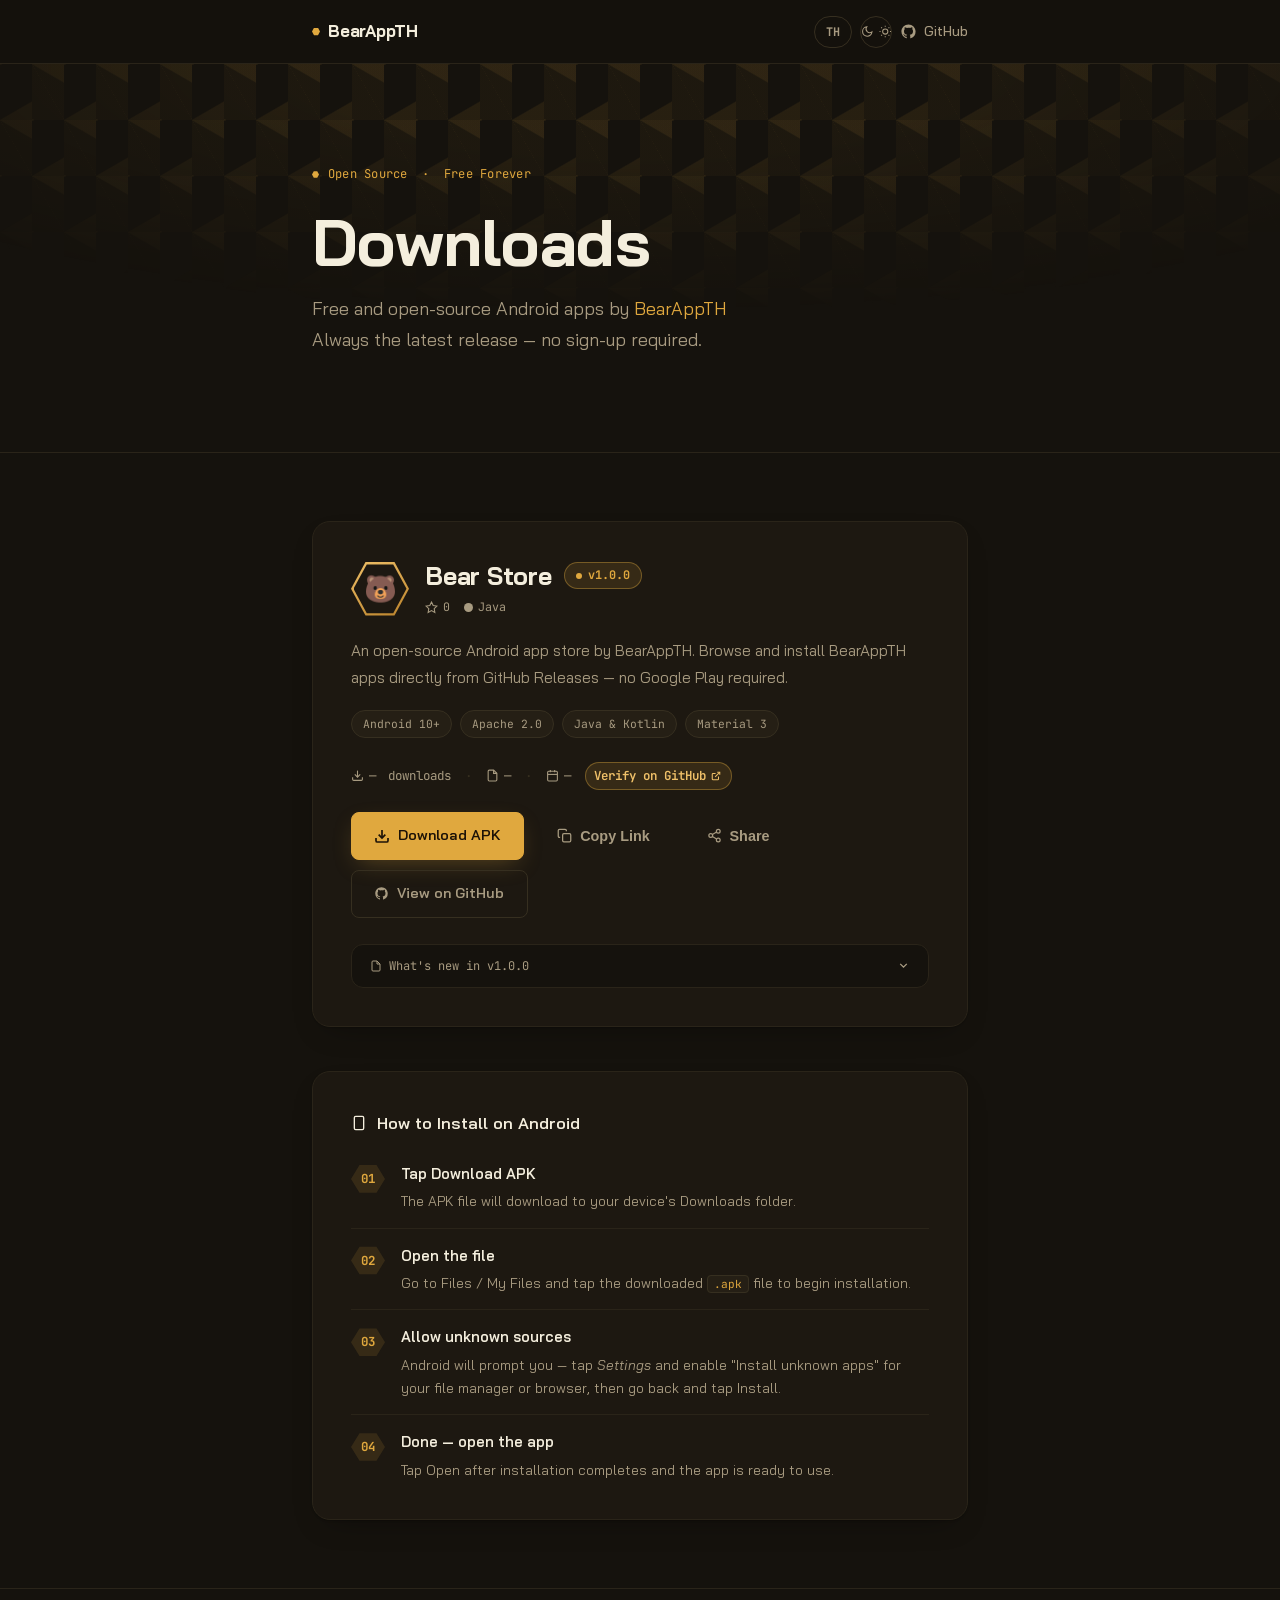
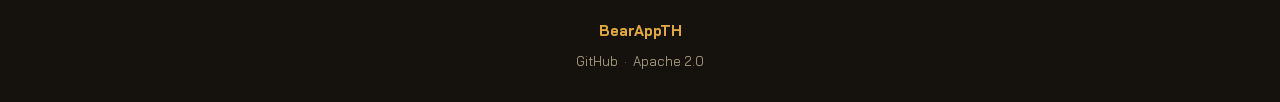
==== commit d5d5b319: "Add files via upload" ====
--- a/index.html
+++ b/index.html
@@ -49,7 +49,7 @@
   <link rel="preconnect" href="https://fonts.googleapis.com" />
   <link rel="preconnect" href="https://fonts.gstatic.com" crossorigin />
   <link href="https://fonts.googleapis.com/css2?family=JetBrains+Mono:wght@400;700&family=Bai+Jamjuree:ital,wght@0,400;0,500;0,600;0,700;1,400&display=swap" rel="stylesheet" />
-  <link rel="stylesheet" href="style.css" />
+  <link rel="stylesheet" href="style.css?v=2" />
 </head>
 <body>
 
--- a/style.css
+++ b/style.css
@@ -25,6 +25,7 @@
   --honey-dim:     rgba(224, 168, 62, .13);
   --honey-border:  rgba(224, 168, 62, .38);
   --on-honey:      #1c1207;
+  --link:          #f0c169;
 
   --radius:        18px;
   --r-sm:          12px;
@@ -55,6 +56,7 @@
   --honey-dim:     rgba(185, 129, 42, .1);
   --honey-border:  rgba(185, 129, 42, .32);
   --on-honey:      #fffaf0;
+  --link:          #8f6420;
   --shadow-card:   0 1px 2px rgba(90,70,30,.06), 0 12px 28px -18px rgba(90,70,30,.28);
   --shadow-pop:    0 8px 20px -8px rgba(185,129,42,.3);
 }
@@ -78,8 +80,7 @@
   transition: background var(--dur) var(--ease), color var(--dur) var(--ease);
 }
 
-a { color: var(--honey-deep); text-decoration: none; }
-[data-theme="dark"] a { color: var(--honey-light); }
+a { color: var(--link); text-decoration: none; }
 @media (hover: hover) { a:hover { text-decoration: underline; } }
 code {
   font-family: var(--mono);
